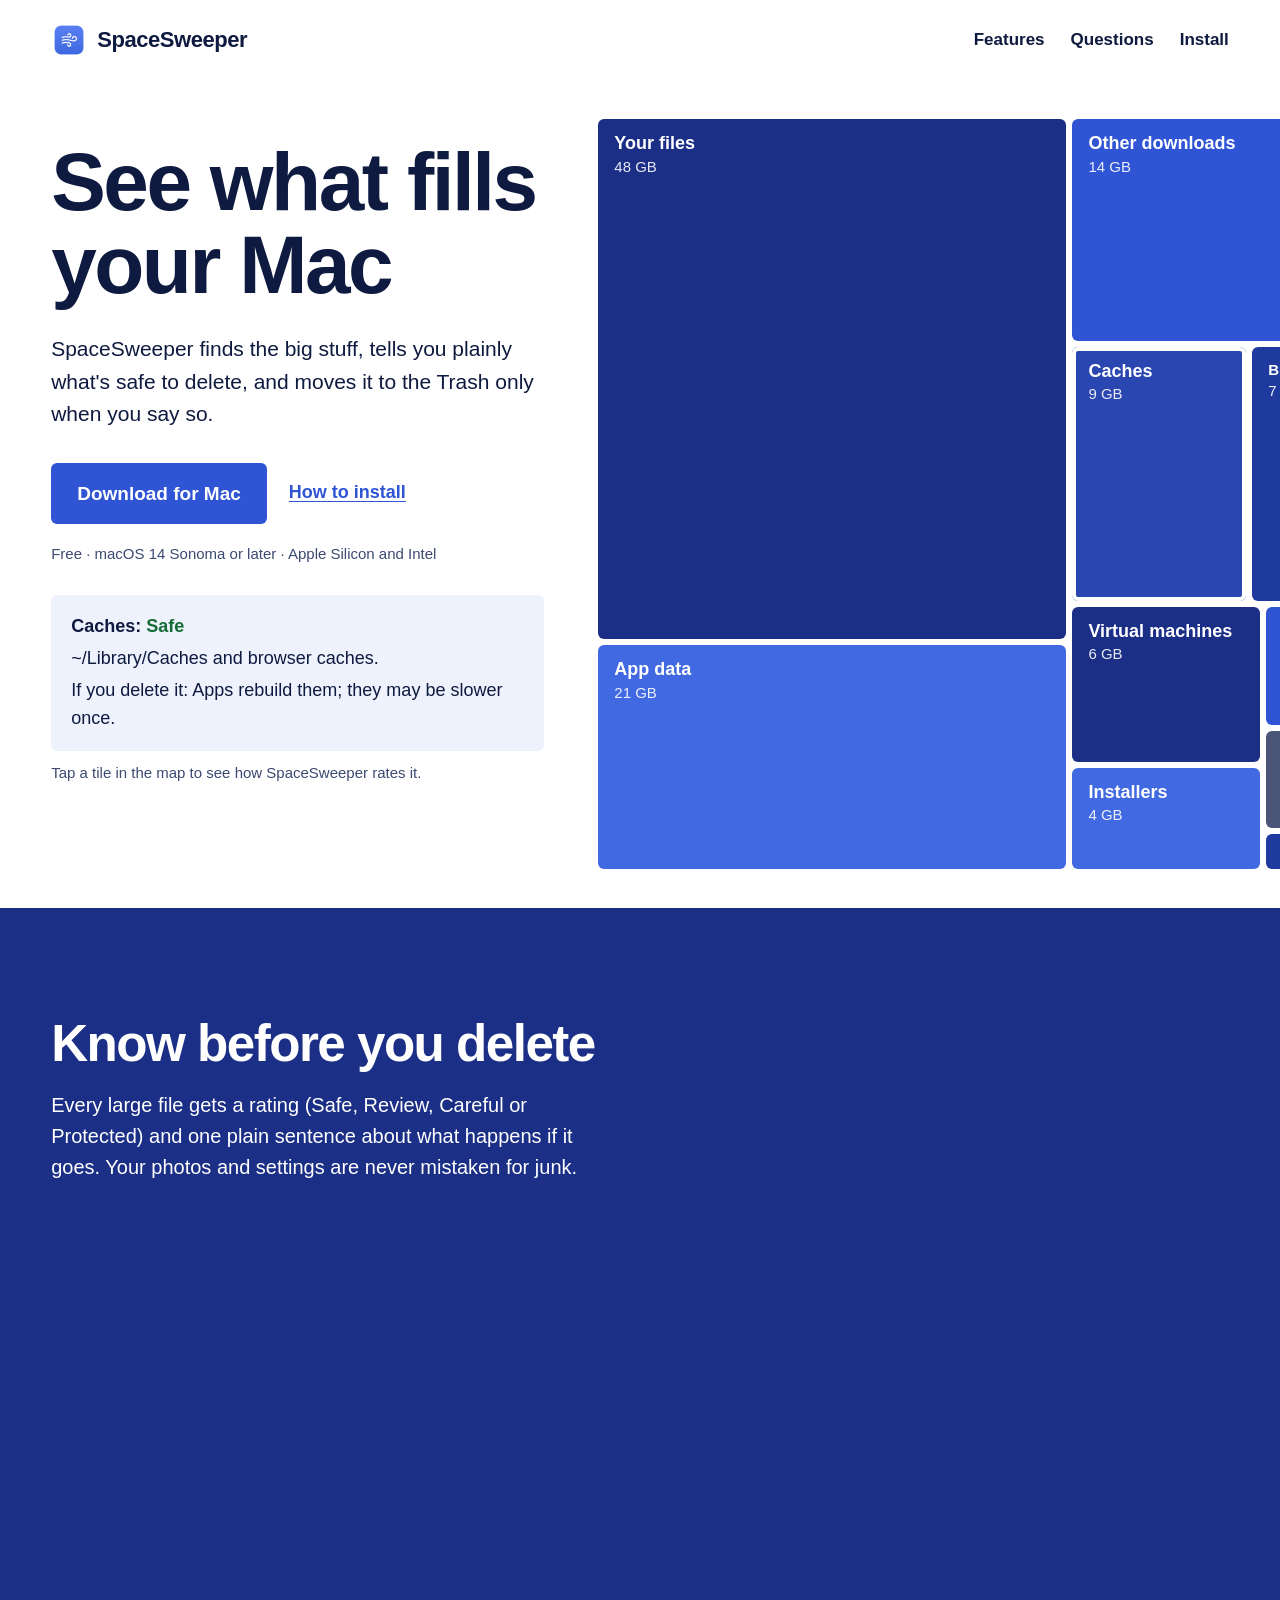
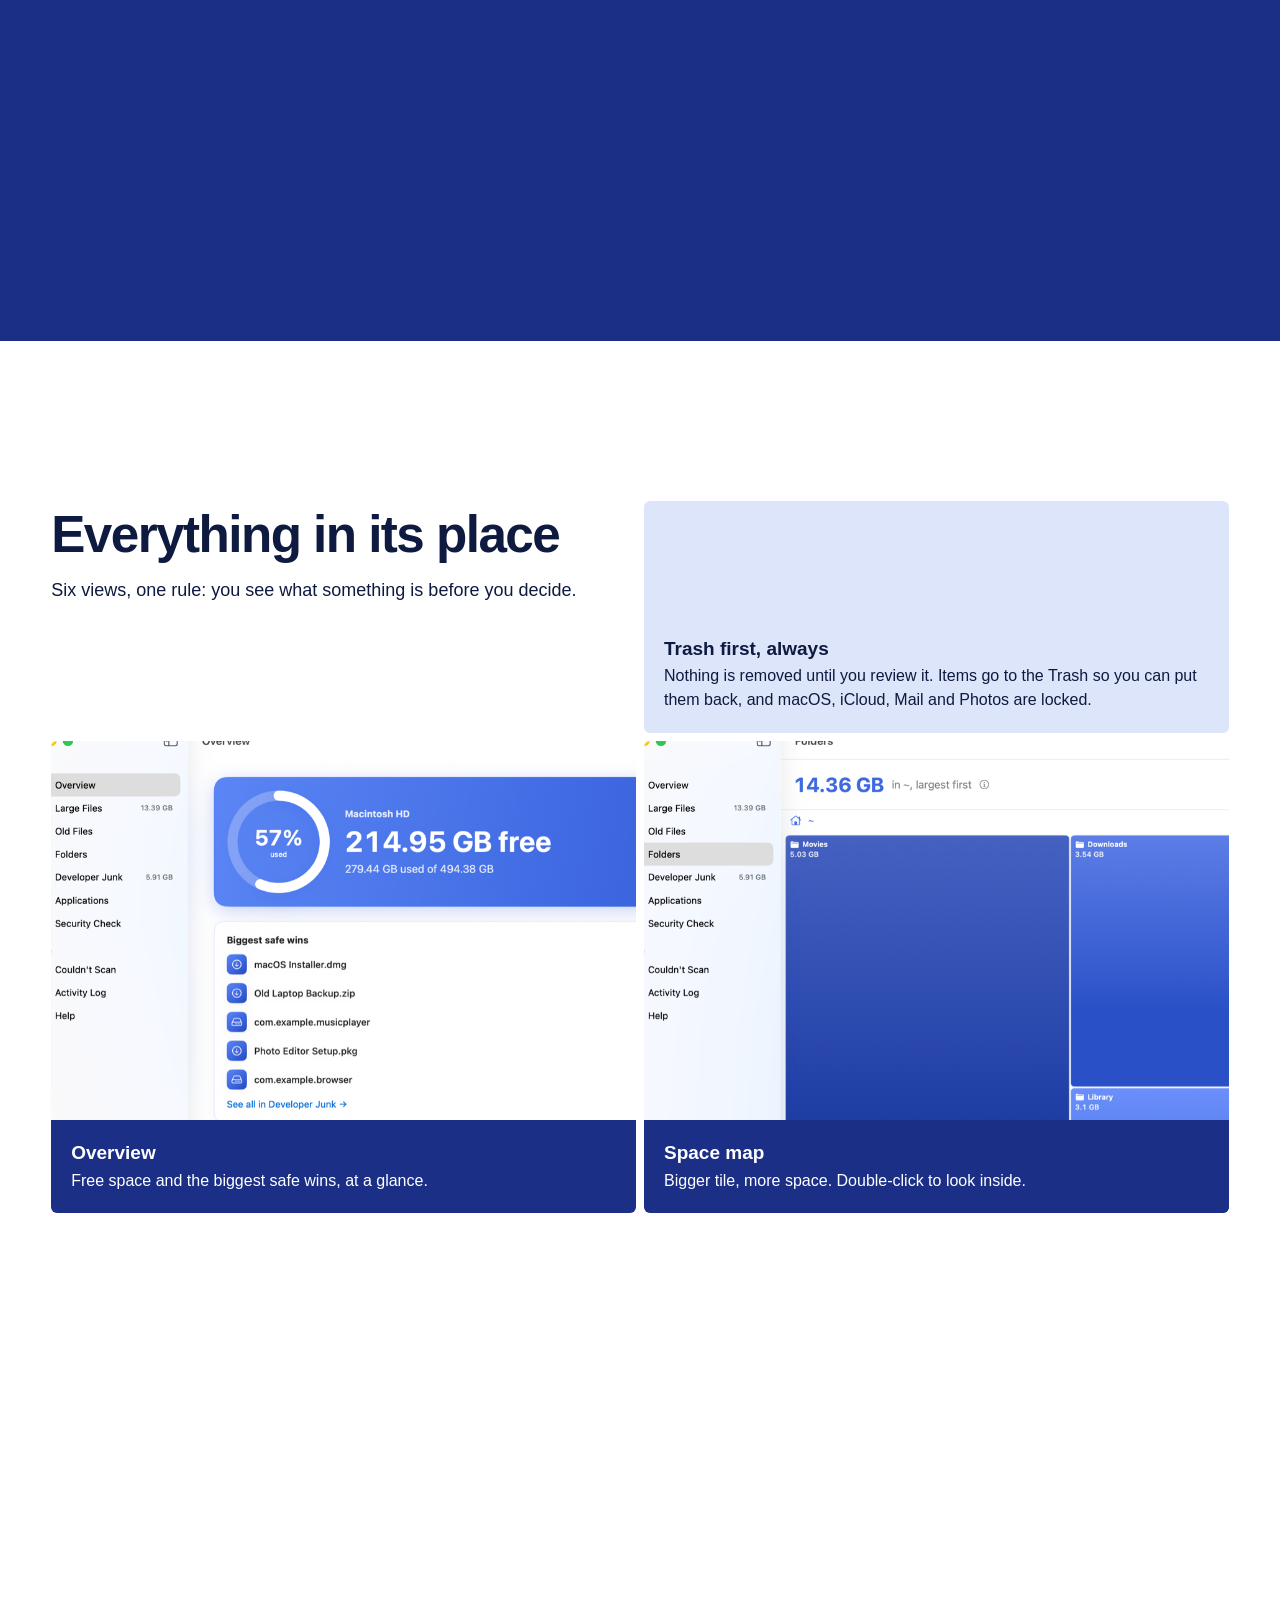
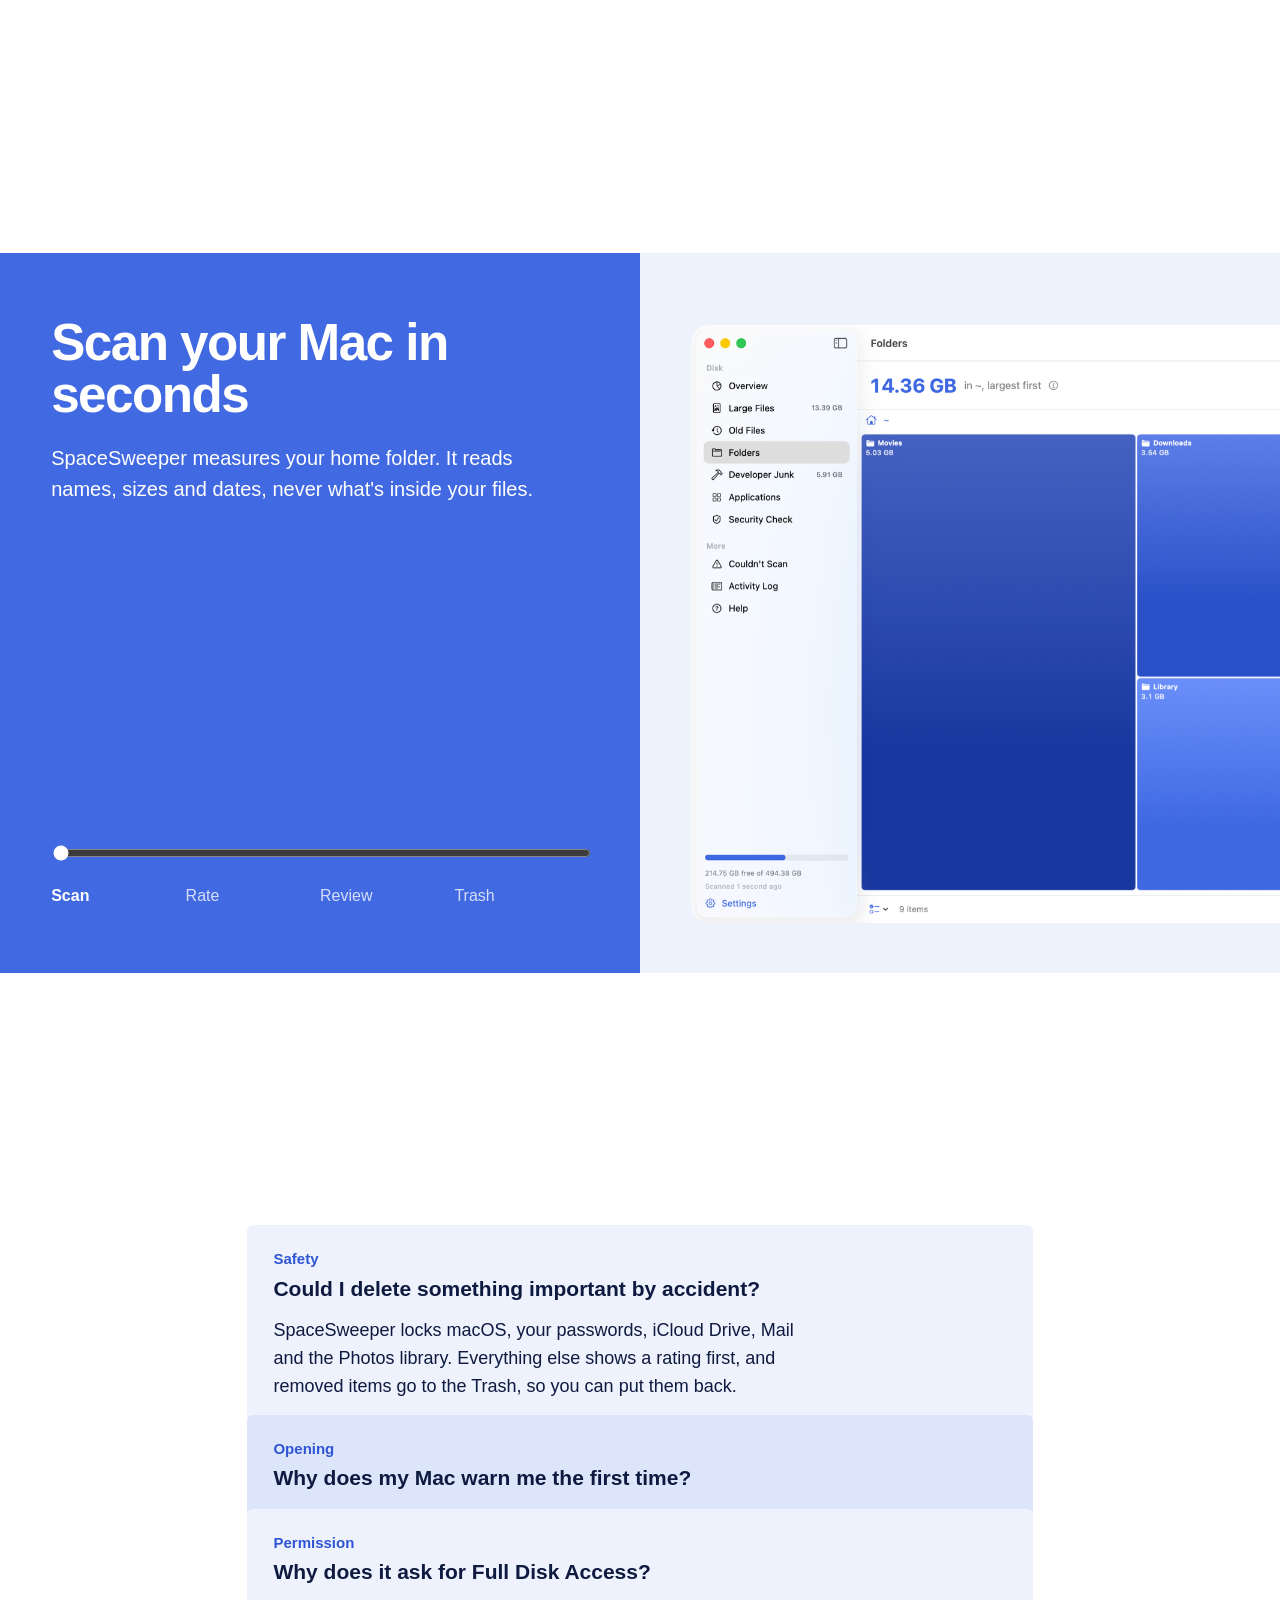
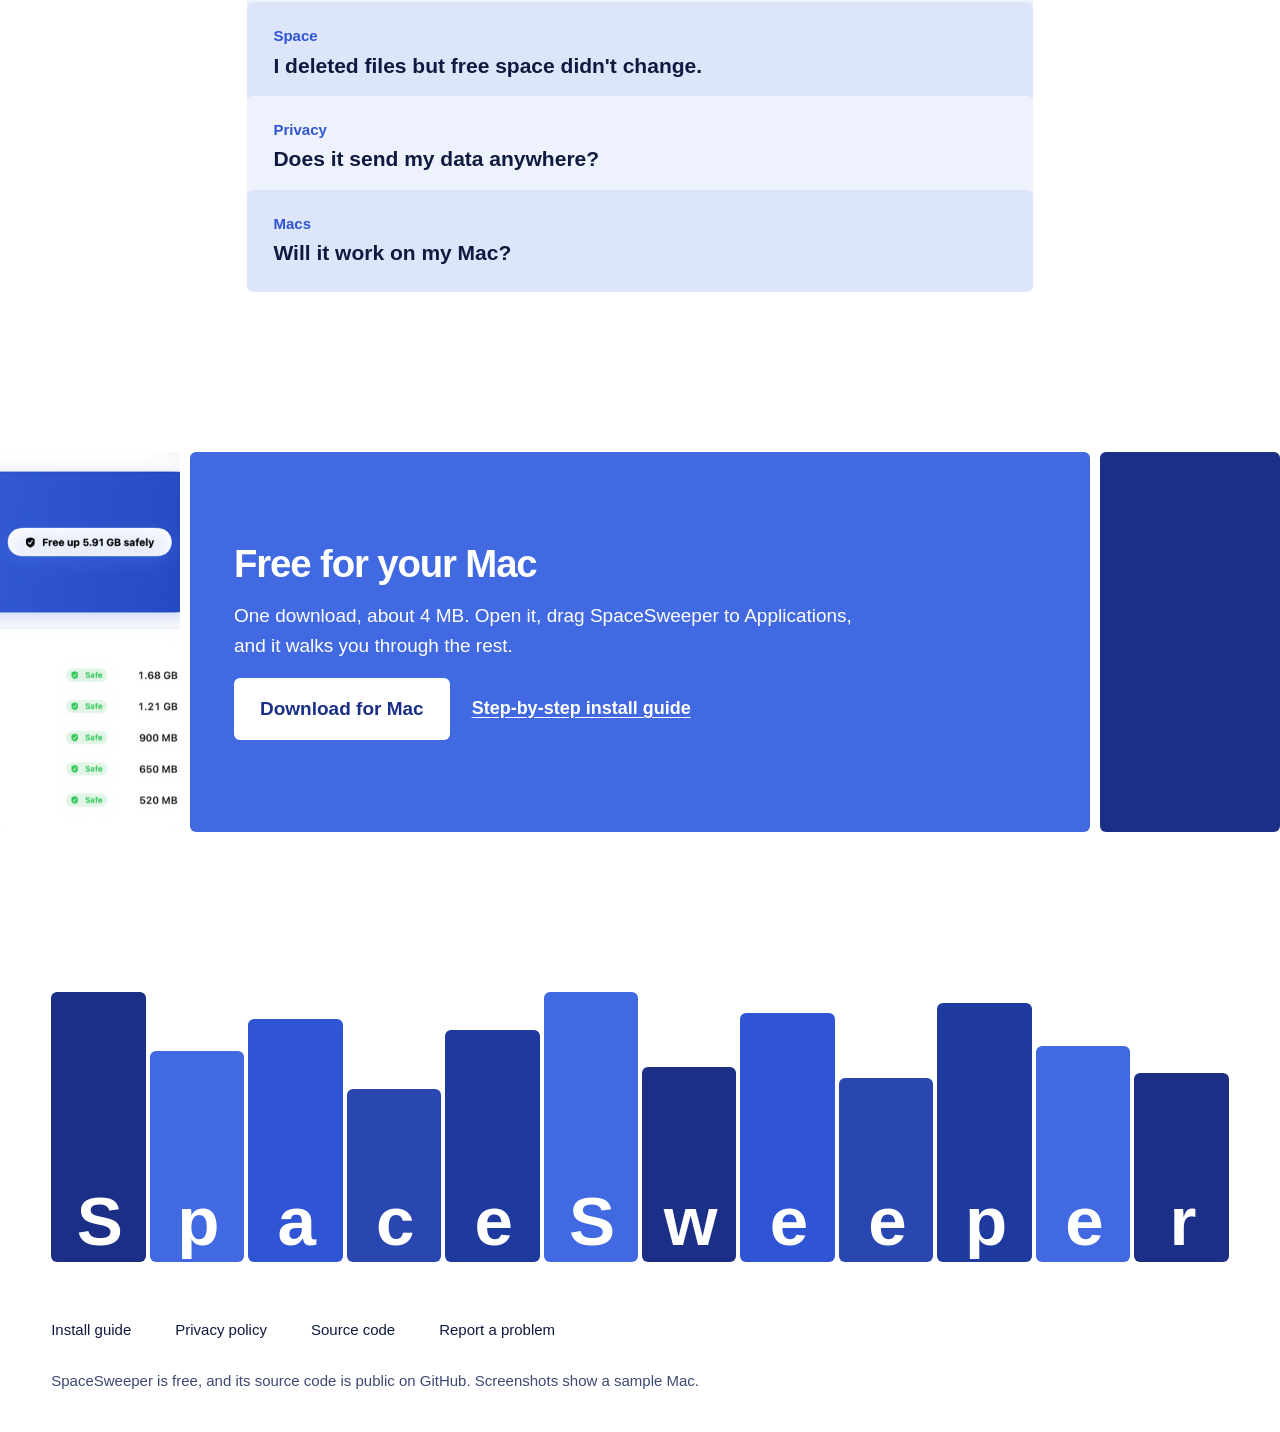
==== website/index.html @ 15249319 "Merge release pipeline and website" ====
<!doctype html>
<html lang="en">
<head>
  <meta charset="utf-8">
  <meta name="viewport" content="width=device-width, initial-scale=1">
  <title>SpaceSweeper: see what fills your Mac</title>
  <meta name="description" content="A free Mac app that shows what fills your disk, says plainly whether each thing is safe to delete, and moves it to the Trash only when you say so.">
  <link rel="icon" href="assets/favicon.png">
  <link rel="stylesheet" href="styles.css">
  <script src="site.js" defer></script>
</head>
<body>
  <a class="skip" href="#main">Skip to content</a>
  <header class="site-header">
    <a class="wordmark" href="./"><img src="assets/icon.png" alt="" width="36" height="36">SpaceSweeper</a>
    <nav aria-label="Main">
      <a href="#features">Features</a>
      <a href="#questions">Questions</a>
      <a class="keep" href="install.html">Install</a>
    </nav>
  </header>

  <main id="main">
    <section class="hero" aria-labelledby="hero-title">
      <div class="hero-copy">
        <h1 id="hero-title" class="reveal">See what fills your&nbsp;Mac</h1>
        <p class="lead reveal">SpaceSweeper finds the big stuff, tells you plainly what's safe to delete, and moves it to the Trash only when you say so.</p>
        <div class="hero-actions reveal">
          <a class="button" href="https://github.com/MatthewFuchs/space-sweeper/releases/latest/download/SpaceSweeper.dmg">Download for Mac</a>
          <a class="text-link" href="install.html">How to install</a>
        </div>
        <p class="hero-meta reveal">Free · macOS 14 Sonoma or later · Apple Silicon and Intel</p>
        <div class="map-readout reveal" data-readout aria-live="polite">
          <p><strong>Caches: </strong><span class="rating" data-level="safe">Safe</span></p>
          <p>~/Library/Caches and browser caches.</p>
          <p>If you delete it: Apps rebuild them; they may be slower once.</p>
        </div>
        <p class="map-hint">Tap a tile in the map to see how SpaceSweeper rates it.</p>
      </div>
      <div class="space-map" data-space-map role="group" aria-label="Sample space map of a Mac">
        <noscript><p>The interactive space map needs JavaScript.</p></noscript>
      </div>
    </section>

    <section class="showcase" aria-labelledby="showcase-title">
      <div class="copy">
        <h2 id="showcase-title" class="reveal">Know before you delete</h2>
        <p class="reveal">Every large file gets a rating (Safe, Review, Careful or Protected) and one plain sentence about what happens if it goes. Your photos and settings are never mistaken for junk.</p>
      </div>
      <figure class="shutter">
        <img src="assets/largeFiles.png" width="1600" height="997" alt="SpaceSweeper's Large Files list: videos rated Review, old installers rated Safe, an app's recording rated Careful, with a button to select the 4.96 GB that is safe to delete.">
      </figure>
    </section>

    <section class="board-section" id="features" aria-labelledby="features-title">
      <div class="board">
        <div class="heading-tile">
          <h2 id="features-title" class="reveal">Everything in its&nbsp;place</h2>
          <p class="reveal" style="margin-top:16px;max-width:30em">Six views, one rule: you see what something is before you decide.</p>
        </div>
        <div class="note wide reveal">
          <strong>Trash first, always</strong>
          <span>Nothing is removed until you review it. Items go to the Trash so you can put them back, and macOS, iCloud, Mail and Photos are locked.</span>
        </div>
        <figure class="shot reveal" style="margin:0">
          <img src="assets/overview.png" width="1600" height="997" alt="The Overview: free space, the biggest safe wins and a Free up button." loading="lazy">
          <figcaption class="caption"><strong>Overview</strong><span>Free space and the biggest safe wins, at a glance.</span></figcaption>
        </figure>
        <figure class="shot reveal" style="margin:0">
          <img src="assets/folders.png" width="1600" height="997" alt="The space map: rectangles sized by how much space each folder takes." loading="lazy">
          <figcaption class="caption"><strong>Space map</strong><span>Bigger tile, more space. Double-click to look inside.</span></figcaption>
        </figure>
        <div class="note tall reveal">
          <strong>Uninstall properly</strong>
          <span>Removes an app and the files it leaves behind: caches, settings, helpers.</span>
        </div>
        <div class="note reveal">
          <strong>Security Check</strong>
          <span>Flags startup items and downloads that look unusual.</span>
        </div>
        <figure class="shot focus-mid reveal" style="margin:0">
          <img src="assets/devJunk.png" width="1600" height="997" alt="Developer Junk: caches and build folders grouped, each with a Safe rating and size." loading="lazy">
          <figcaption class="caption"><strong>Caches and leftovers</strong><span>Things apps rebuild by themselves, grouped and sized.</span></figcaption>
        </figure>
        <div class="note reveal">
          <strong>Private</strong>
          <span>Works offline. Reads names and sizes, never your files' contents.</span>
        </div>
      </div>
    </section>

    <section class="stages" aria-labelledby="stage-title">
      <div class="clause-field">
        <div>
          <h2 id="stage-title" data-stage-clause>Scan your Mac in seconds</h2>
          <p data-stage-detail>SpaceSweeper measures your home folder. It reads names, sizes and dates, never what's inside your files.</p>
        </div>
        <div class="stage-control" data-stages>
          <label for="stage-slider" class="skip">How SpaceSweeper works</label>
          <input id="stage-slider" type="range" min="0" max="3" step="1" value="0" aria-valuetext="Scan">
          <div class="stage-names" aria-hidden="true"><span aria-current="step">Scan</span><span>Rate</span><span>Review</span><span>Trash</span></div>
        </div>
        <ul hidden>
          <li data-stage data-clause="Scan your Mac in seconds" data-image="assets/folders.png" data-alt="The space map after a scan.">SpaceSweeper measures your home folder. It reads names, sizes and dates, never what's inside your files.</li>
          <li data-stage data-clause="Every file gets a rating" data-image="assets/largeFiles.png" data-alt="Large files with Safe, Review and Careful ratings.">Safe means it comes back by itself. Review means it's yours, so check first. Careful means an app needs it.</li>
          <li data-stage data-clause="You choose what goes" data-image="assets/devJunk.png" data-alt="A list of caches with checkboxes and sizes.">Tick what you want gone, or press Select Safe Items. A review screen lists everything before anything moves.</li>
          <li data-stage data-clause="It goes to the Trash" data-image="assets/overview.png" data-alt="The Overview with free space and the Trash.">Changed your mind? Put it back from the Trash. Empty the Trash when you're sure, and the space is yours.</li>
        </ul>
      </div>
      <div class="picture-field">
        <img data-stage-picture src="assets/folders.png" width="1600" height="997" alt="The space map after a scan." loading="lazy">
      </div>
    </section>

    <section class="faq" id="questions" aria-labelledby="faq-title">
      <h2 id="faq-title" class="reveal">Questions</h2>
      <div class="cards">
        <details open class="reveal">
          <summary><span class="topic">Safety</span>Could I delete something important by accident?</summary>
          <p>SpaceSweeper locks macOS, your passwords, iCloud Drive, Mail and the Photos library. Everything else shows a rating first, and removed items go to the Trash, so you can put them back.</p>
        </details>
        <details class="reveal">
          <summary><span class="topic">Opening</span>Why does my Mac warn me the first time?</summary>
          <p>SpaceSweeper is free and isn't part of Apple's paid developer program, so macOS asks you to confirm once. The <a href="install.html">install guide</a> shows exactly where to click. Updates don't ask again.</p>
        </details>
        <details class="reveal">
          <summary><span class="topic">Permission</span>Why does it ask for Full Disk Access?</summary>
          <p>macOS hides some folders (Mail, other apps' data, the Trash) until you allow it. With access, totals are complete. Without it, SpaceSweeper still works and lists what it couldn't see.</p>
        </details>
        <details class="reveal">
          <summary><span class="topic">Space</span>I deleted files but free space didn't change.</summary>
          <p>Files in the Trash still use space until you empty it. macOS also keeps some space "purgeable" and frees it on its own when needed; SpaceSweeper's Overview explains how much.</p>
        </details>
        <details class="reveal">
          <summary><span class="topic">Privacy</span>Does it send my data anywhere?</summary>
          <p>No. There are no accounts, ads or tracking, and it works offline. The only connection is an optional check for updates. Read the <a href="privacy.html">privacy policy</a>.</p>
        </details>
        <details class="reveal">
          <summary><span class="topic">Macs</span>Will it work on my Mac?</summary>
          <p>Any Mac running macOS 14 Sonoma or later, with an Apple chip or an Intel processor. To check: Apple menu › About This Mac.</p>
        </details>
      </div>
    </section>

    <section class="cta-row" aria-labelledby="cta-title">
      <div class="flank-pic"><img src="assets/overview.png" width="1600" height="997" alt="" loading="lazy"></div>
      <div class="action-tile">
        <h2 id="cta-title" style="font-size:clamp(32px,3vw,48px)">Free for your Mac</h2>
        <p>One download, about 4 MB. Open it, drag SpaceSweeper to Applications, and it walks you through the rest.</p>
        <div class="actions">
          <a class="button on-dark" href="https://github.com/MatthewFuchs/space-sweeper/releases/latest/download/SpaceSweeper.dmg">Download for Mac</a>
          <a class="text-link" href="install.html">Step-by-step install guide</a>
        </div>
      </div>
      <div class="flank-field"></div>
    </section>
  </main>

  <footer class="site-footer">
    <div class="block-mark" aria-label="SpaceSweeper">
      <span aria-hidden="true" style="background:var(--tile-1);height:100%">S</span>
      <span aria-hidden="true" style="background:var(--tile-3);height:78%">p</span>
      <span aria-hidden="true" style="background:var(--tile-2);height:90%">a</span>
      <span aria-hidden="true" style="background:var(--tile-4);height:64%">c</span>
      <span aria-hidden="true" style="background:var(--tile-5);height:86%">e</span>
      <span aria-hidden="true" style="background:var(--tile-3);height:100%">S</span>
      <span aria-hidden="true" style="background:var(--tile-1);height:72%">w</span>
      <span aria-hidden="true" style="background:var(--tile-2);height:92%">e</span>
      <span aria-hidden="true" style="background:var(--tile-4);height:68%">e</span>
      <span aria-hidden="true" style="background:var(--tile-5);height:96%">p</span>
      <span aria-hidden="true" style="background:var(--tile-3);height:80%">e</span>
      <span aria-hidden="true" style="background:var(--tile-1);height:70%">r</span>
    </div>
    <nav class="footer-links" aria-label="Footer">
      <a href="install.html">Install guide</a>
      <a href="privacy.html">Privacy policy</a>
      <a href="https://github.com/MatthewFuchs/space-sweeper">Source code</a>
      <a href="https://github.com/MatthewFuchs/space-sweeper/issues">Report a problem</a>
    </nav>
    <p class="fineprint">SpaceSweeper is free, and its source code is public on GitHub. Screenshots show a sample Mac.</p>
  </footer>
</body>
</html>
---- website/styles.css ----
/* SpaceSweeper website: royal blue and white, one motif (the space-map tile), system fonts, no external requests. */

:root {
  --ground: #ffffff;
  --ink: #0e1a3f;
  --soft-ink: #3c4a72;
  --tone: #eef2fc;
  --tone-2: #dde5fa;
  --accent: #4169e1;          /* royal blue: the motif at large scale */
  --action: #2f55d4;          /* buttons and links: AA contrast with white */
  --deep: #1b2f86;            /* full fields with white text */
  --on-dark: #ffffff;
  --safe: #146c34;
  --review: #2f55d4;
  --careful: #9a4a06;
  --protected: #4a5578;
  --tile-1: #1b2f86;
  --tile-2: #2f55d4;
  --tile-3: #4169e1;
  --tile-4: #2a46b0;
  --tile-5: #1f3a9e;
  --radius: 6px;
  --margin: clamp(16px, 4vw, 56px);
  --step-display: clamp(52px, 6.4vw, 104px);
  --step-heading: clamp(34px, 4vw, 64px);
  --step-title: 22px;
  --step-body: 18px;
  --step-small: 15px;
  --ease: cubic-bezier(.2, .7, .2, 1);
  color-scheme: light dark;
}

@media (prefers-color-scheme: dark) {
  :root {
    --ground: #0a0f22;
    --ink: #eef2ff;
    --soft-ink: #b9c4e6;
    --tone: #131b37;
    --tone-2: #1b2550;
    --action: #3f66e8;
    --deep: #15245f;
    --safe: #5fd38a;
    --review: #8fa8ff;
    --careful: #f2a65a;
    --protected: #a7b1cf;
  }
}

* { box-sizing: border-box; }
html { -webkit-text-size-adjust: 100%; scroll-behavior: smooth; }
body {
  margin: 0;
  background: var(--ground);
  color: var(--ink);
  font: 400 var(--step-body)/1.55 -apple-system, BlinkMacSystemFont, "SF Pro Text", "Helvetica Neue", Helvetica, Arial, sans-serif;
  -webkit-font-smoothing: antialiased;
}
img { max-width: 100%; display: block; }
a { color: var(--action); text-underline-offset: 3px; }
a:focus-visible, button:focus-visible, summary:focus-visible, input:focus-visible {
  outline: 3px solid var(--accent);
  outline-offset: 3px;
}
h1, h2, h3 { margin: 0; font-weight: 700; letter-spacing: -0.03em; line-height: 1.02; }
h1 { font-size: var(--step-display); }
h2 { font-size: var(--step-heading); }
h3 { font-size: var(--step-title); letter-spacing: -0.01em; line-height: 1.25; }
p { margin: 0; }
.skip { position: absolute; left: -9999px; }
.skip:focus { left: var(--margin); top: 12px; background: var(--ground); padding: 8px 12px; z-index: 10; }

/* Buttons: the motif's rectangle, flat. */
.button {
  display: inline-flex; align-items: center; gap: 10px;
  background: var(--action); color: #fff;
  font-weight: 650; font-size: 19px; text-decoration: none;
  padding: 16px 26px; border-radius: var(--radius); border: 0; cursor: pointer;
  transition: transform .18s var(--ease), background-color .18s var(--ease);
}
.button:hover { background: var(--deep); }
.button:active { transform: scale(.97); }
.button.on-dark { background: #fff; color: var(--deep); }
.button.on-dark:hover { background: var(--tone-2); }
.text-link { font-weight: 600; transition: opacity .18s; }
.text-link:hover { opacity: .75; }

/* Header */
.site-header {
  display: flex; align-items: center; justify-content: space-between;
  padding: 22px var(--margin); position: relative; z-index: 3;
}
.wordmark { display: inline-flex; align-items: center; gap: 10px; font-weight: 750; font-size: 22px; letter-spacing: -0.02em; color: var(--ink); text-decoration: none; }
.wordmark img { width: 36px; height: 36px; }
.site-header nav { display: flex; gap: 26px; }
.site-header nav a { color: var(--ink); text-decoration: none; font-weight: 550; font-size: 17px; }
.site-header nav a:hover { color: var(--action); }

/* Hero: headline on the ground, a giant space map cropped by the right edge. */
.hero {
  position: relative; min-height: min(92svh, 900px); overflow: hidden;
  display: grid; grid-template-columns: minmax(0, 1fr) minmax(0, 1.15fr); align-items: center;
}
.hero-copy { padding: 0 var(--margin) 64px; max-width: 640px; position: relative; z-index: 2; }
.hero-copy p.lead { font-size: 21px; margin: 26px 0 32px; max-width: 30em; }
.hero-meta { margin-top: 18px; font-size: var(--step-small); color: var(--soft-ink); }
.hero-actions { display: flex; flex-wrap: wrap; align-items: center; gap: 22px; }

.space-map {
  position: relative; height: min(84svh, 820px); width: 62vw;
  margin-right: -14vw; align-self: center;
}
.space-map .tile {
  position: absolute; border: 0; border-radius: var(--radius); cursor: pointer;
  color: #fff; text-align: left; padding: 14px 16px; font: inherit;
  display: flex; flex-direction: column; justify-content: flex-start; overflow: hidden;
  transition: transform .2s var(--ease), filter .2s var(--ease);
}
.space-map .tile:hover { filter: brightness(1.12); }
.space-map .tile:active { transform: scale(.985); }
.space-map .tile[aria-pressed="true"] { outline: 4px solid #fff; outline-offset: -4px; }
.tile .name { font-weight: 700; font-size: 18px; line-height: 1.2; }
.tile .size { font-size: 15px; opacity: .9; }
.tile.small .name { font-size: 15px; }
.tile.tiny .name, .tile.tiny .size { display: none; }

.map-readout {
  margin-top: 30px; padding: 18px 20px; background: var(--tone); border-radius: var(--radius);
  max-width: 34em; min-height: 112px;
}
.map-readout .rating { font-weight: 700; }
.map-readout .rating[data-level="safe"] { color: var(--safe); }
.map-readout .rating[data-level="review"] { color: var(--review); }
.map-readout .rating[data-level="careful"] { color: var(--careful); }
.map-readout .rating[data-level="protected"] { color: var(--protected); }
.map-readout p + p { margin-top: 4px; }
.map-hint { font-size: var(--step-small); color: var(--soft-ink); margin-top: 10px; }

/* Showcase: a deep blue field with the real app, cropped by the edges. */
.showcase {
  background: var(--deep); color: var(--on-dark); position: relative; overflow: hidden;
  min-height: 92svh; padding: 110px var(--margin) 0;
}
.showcase .copy { max-width: 560px; position: relative; z-index: 1; }
.showcase .copy p { margin-top: 20px; font-size: 20px; }
.showcase figure {
  margin: 56px 0 0 auto; width: min(1180px, 88vw); margin-right: calc(-1 * var(--margin) - 6vw);
  border-radius: var(--radius) 0 0 0; overflow: hidden;
}
.showcase img { width: 100%; height: auto; }

/* Features: a board of tiles. */
.board-section { padding: 160px var(--margin) 0; }
.board {
  display: grid; grid-template-columns: repeat(12, 1fr); grid-auto-rows: 112px; gap: 8px;
}
.board > * { border-radius: var(--radius); overflow: hidden; position: relative; background: var(--tone); }
.board .heading-tile { grid-column: span 6; grid-row: span 2; background: transparent; padding: 8px 0; }
.board .shot { grid-column: span 6; grid-row: span 4; }
.board .shot img { position: absolute; width: 170%; height: auto; max-width: none; left: -6%; top: -4%; }
.board .shot.focus-right img { left: -62%; }
.board .shot.focus-mid img { left: -30%; top: -14%; }
.board .note { grid-column: span 3; grid-row: span 2; padding: 20px; display: flex; flex-direction: column; justify-content: flex-end; }
.board .note.tall { grid-row: span 4; background: var(--accent); color: #fff; }
.board .note.wide { grid-column: span 6; background: var(--tone-2); }
.board .caption {
  position: absolute; left: 0; right: 0; bottom: 0; padding: 18px 20px;
  background: var(--deep); color: #fff;
}
.board .caption strong, .board .note strong { display: block; font-size: 19px; }
.board .caption span, .board .note span { font-size: 16px; }

/* How it works: a split driven by one slider. */
.stages { margin-top: 160px; display: grid; grid-template-columns: 1fr 1fr; min-height: 80svh; }
.stages .clause-field { background: var(--accent); color: #fff; padding: 64px var(--margin); display: flex; flex-direction: column; justify-content: space-between; }
.stages .clause-field h2 { max-width: 12em; min-height: 2.1em; }
.stages .clause-field p { font-size: 20px; max-width: 26em; margin-top: 18px; }
.stages .picture-field { background: var(--tone); position: relative; overflow: hidden; }
.stages .picture-field img {
  position: absolute; width: 150%; height: auto; max-width: none; left: 8%; top: 10%;
  border-radius: var(--radius); transition: opacity .2s var(--ease);
}
.stage-control { margin-top: 40px; }
.stage-control input[type="range"] { width: 100%; accent-color: #fff; height: 32px; cursor: pointer; }
.stage-names { display: grid; grid-template-columns: repeat(4, 1fr); font-size: 16px; margin-top: 6px; color: rgba(255, 255, 255, .78); }
.stage-names span[aria-current="step"] { color: #fff; font-weight: 700; }

/* FAQ: filed cards. */
.faq { padding: 160px var(--margin) 0; display: grid; grid-template-columns: repeat(12, 1fr); }
.faq h2 { grid-column: 3 / span 8; margin-bottom: 40px; }
.cards { grid-column: 3 / span 8; }
.cards details { background: var(--tone); border-radius: var(--radius); padding: 22px 26px; margin-top: -8px; position: relative; }
.cards details:nth-child(even) { background: var(--tone-2); }
.cards details:first-child { margin-top: 0; }
.cards summary { cursor: pointer; font-size: 21px; font-weight: 650; list-style: none; }
.cards summary::-webkit-details-marker { display: none; }
.cards summary .topic { display: block; font-size: var(--step-small); font-weight: 600; color: var(--action); margin-bottom: 2px; }
.cards details p { margin-top: 12px; max-width: 52ch; }

/* Call to action: a row cropped from the board. */
.cta-row { display: grid; grid-template-columns: 1fr 5fr 1fr; gap: 10px; margin: 160px 0 0; height: 380px; }
.cta-row > * { border-radius: var(--radius); overflow: hidden; }
.cta-row .flank-pic { background: var(--tone-2); }
.cta-row .flank-pic img { width: 600%; height: auto; max-width: none; margin-left: -470%; margin-top: -40px; }
.cta-row .flank-field { background: var(--tile-1); }
.cta-row .action-tile { background: var(--accent); color: #fff; padding: 44px; display: flex; flex-direction: column; justify-content: center; gap: 18px; }
.cta-row .action-tile p { font-size: 19px; max-width: 34em; }
.cta-row .action-tile .actions { display: flex; flex-wrap: wrap; gap: 22px; align-items: center; }
.cta-row .action-tile .text-link { color: #fff; }

/* Footer: the name built from space-map blocks. */
.site-footer { padding: 160px var(--margin) 40px; }
.block-mark { display: flex; gap: 4px; align-items: flex-end; height: 30svh; min-height: 200px; }
.block-mark span {
  flex: 1; display: flex; align-items: flex-end; justify-content: center;
  color: #fff; font-weight: 800; font-size: clamp(28px, 5.4vw, 92px); letter-spacing: -0.04em;
  border-radius: var(--radius); padding-bottom: 6px; line-height: 1;
}
.footer-links { display: grid; grid-template-columns: repeat(4, max-content); gap: 12px 44px; margin-top: 56px; font-size: var(--step-small); }
.footer-links a { color: var(--ink); text-decoration: none; }
.footer-links a:hover { color: var(--action); }
.fineprint { margin-top: 28px; font-size: var(--step-small); color: var(--soft-ink); }

/* Install guide */
.guide-hero { padding: 72px var(--margin) 0; max-width: 980px; }
.guide-hero p { font-size: 21px; margin-top: 22px; max-width: 34em; }
.steps { list-style: none; padding: 0; margin: 96px 0 0; counter-reset: step; }
.steps > li {
  counter-increment: step; display: grid; grid-template-columns: minmax(0, 5fr) minmax(0, 7fr); gap: 48px;
  padding: 72px var(--margin); align-items: start;
}
.steps > li:nth-child(odd) { background: var(--tone); }
.steps > li .badge {
  display: inline-flex; width: 64px; height: 64px; border-radius: var(--radius); background: var(--accent); color: #fff;
  align-items: center; justify-content: center; font-weight: 800; font-size: 30px; margin-bottom: 22px;
}
.steps > li .badge::before { content: counter(step); }
.steps h2 { font-size: clamp(30px, 3.2vw, 48px); }
.steps p, .steps ul, .steps ol { margin-top: 16px; }
.steps ol, .steps ul { padding-left: 1.25em; }
.steps ol li + li, .steps ul li + li { margin-top: 8px; }
.steps figure { margin: 0; border-radius: var(--radius); overflow: hidden; background: var(--tone-2); }
.steps figure img { width: 100%; height: auto; }
.steps .panel { background: var(--deep); color: #fff; border-radius: var(--radius); padding: 28px; }
.steps .panel strong { display: block; font-size: 20px; margin-bottom: 8px; }
.after { padding: 140px var(--margin) 0; display: grid; grid-template-columns: repeat(3, minmax(0, 1fr)); gap: 40px; }
.after h2 { font-size: clamp(28px, 2.6vw, 40px); margin-bottom: 14px; }

/* Privacy page */
.policy { padding: 72px var(--margin) 0; max-width: 820px; }
.policy h2 { font-size: clamp(26px, 2.4vw, 36px); margin-top: 48px; margin-bottom: 12px; }
.policy p { max-width: 62ch; }
.policy .effective { color: var(--soft-ink); margin-top: 16px; }

/* Entrances: parts rise in sequence; content stays visible without script. */
.js .reveal { opacity: 0; transform: translateY(24px); transition: opacity .7s var(--ease), transform .7s var(--ease); }
.js .reveal.in { opacity: 1; transform: none; }
.js .shutter { clip-path: inset(0 0 0 100%); transition: clip-path 1.1s var(--ease); }
.js .shutter img { transform: scale(1.12); transition: transform 1.1s var(--ease); }
.js .shutter.in { clip-path: inset(0 0 0 0); }
.js .shutter.in img { transform: none; }
@media (prefers-reduced-motion: reduce) {
  html { scroll-behavior: auto; }
  .js .reveal, .js .shutter, .js .shutter img { opacity: 1; transform: none; clip-path: none; transition: none; }
  .button, .space-map .tile { transition: none; }
}

/* Phone */
@media (max-width: 820px) {
  .site-header nav a:not(.keep) { display: none; }
  .hero { grid-template-columns: minmax(0, 1fr); min-height: auto; }
  .hero-copy { padding: 28px var(--margin) 0; }
  .hero-copy h1 { font-size: 11.5vw; }
  .space-map { width: 130vw; height: 92vw; margin: 40px 0 0 -6vw; }
  .tile .size { display: none; }
  .showcase { padding-top: 72px; min-height: auto; }
  .showcase figure { width: 150vw; margin-top: 36px; }
  .board { grid-template-columns: repeat(2, 1fr); grid-auto-rows: 28vw; gap: 6px; }
  .board .heading-tile, .board .shot, .board .note.wide { grid-column: span 2; }
  .board .shot { grid-row: span 3; }
  .board .note { grid-column: span 1; grid-row: span 2; padding: 14px; }
  .board .note.tall { grid-row: span 2; }
  .stages { grid-template-columns: 1fr; }
  .stages .picture-field { height: 46svh; order: -1; }
  .stages .clause-field { padding: 36px var(--margin); }
  .faq h2, .cards { grid-column: 1 / -1; }
  .cta-row { grid-template-columns: 1fr 1fr; height: auto; }
  .cta-row .action-tile { grid-column: 1 / -1; order: -1; padding: 28px; }
  .cta-row .flank-pic, .cta-row .flank-field { height: 120px; }
  .footer-links { grid-template-columns: repeat(2, max-content); }
  .block-mark { height: 22svh; min-height: 140px; }
  .steps > li { grid-template-columns: 1fr; gap: 28px; padding: 48px var(--margin); }
  .after { grid-template-columns: 1fr; }
}
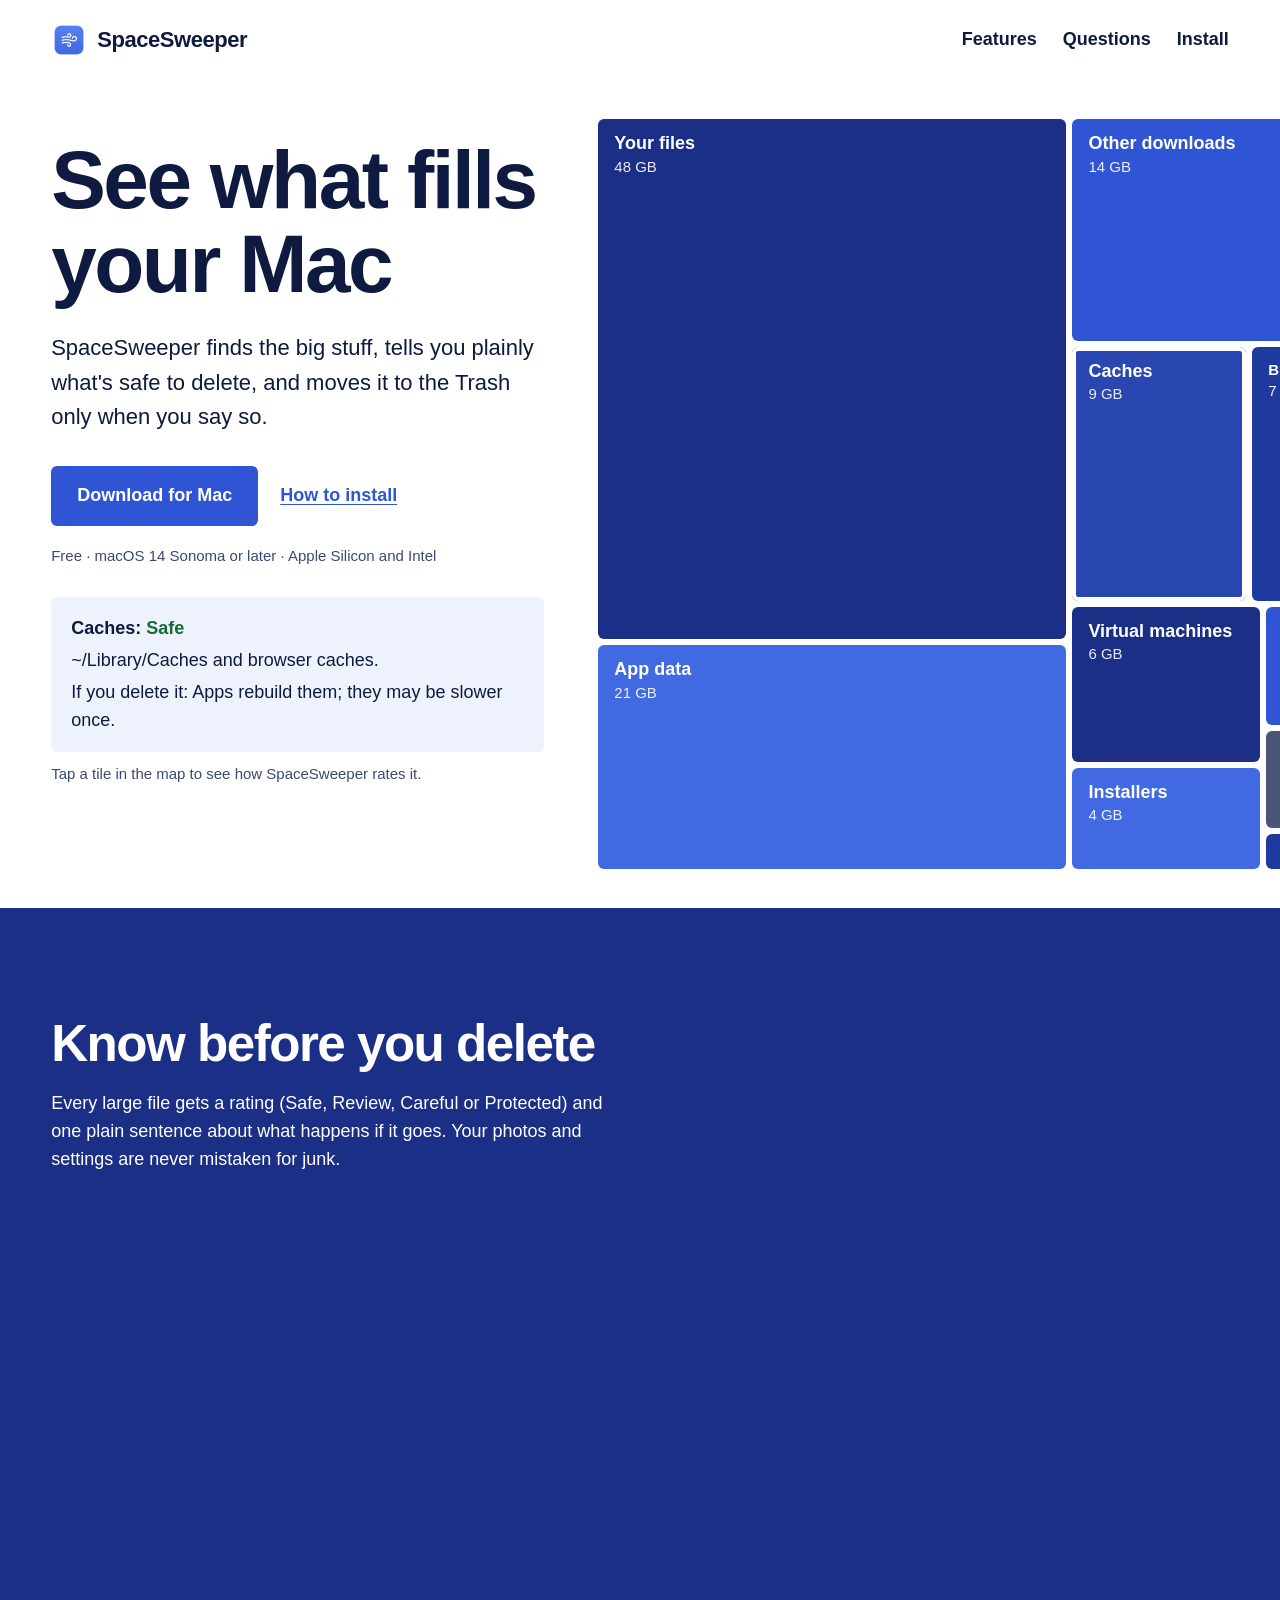
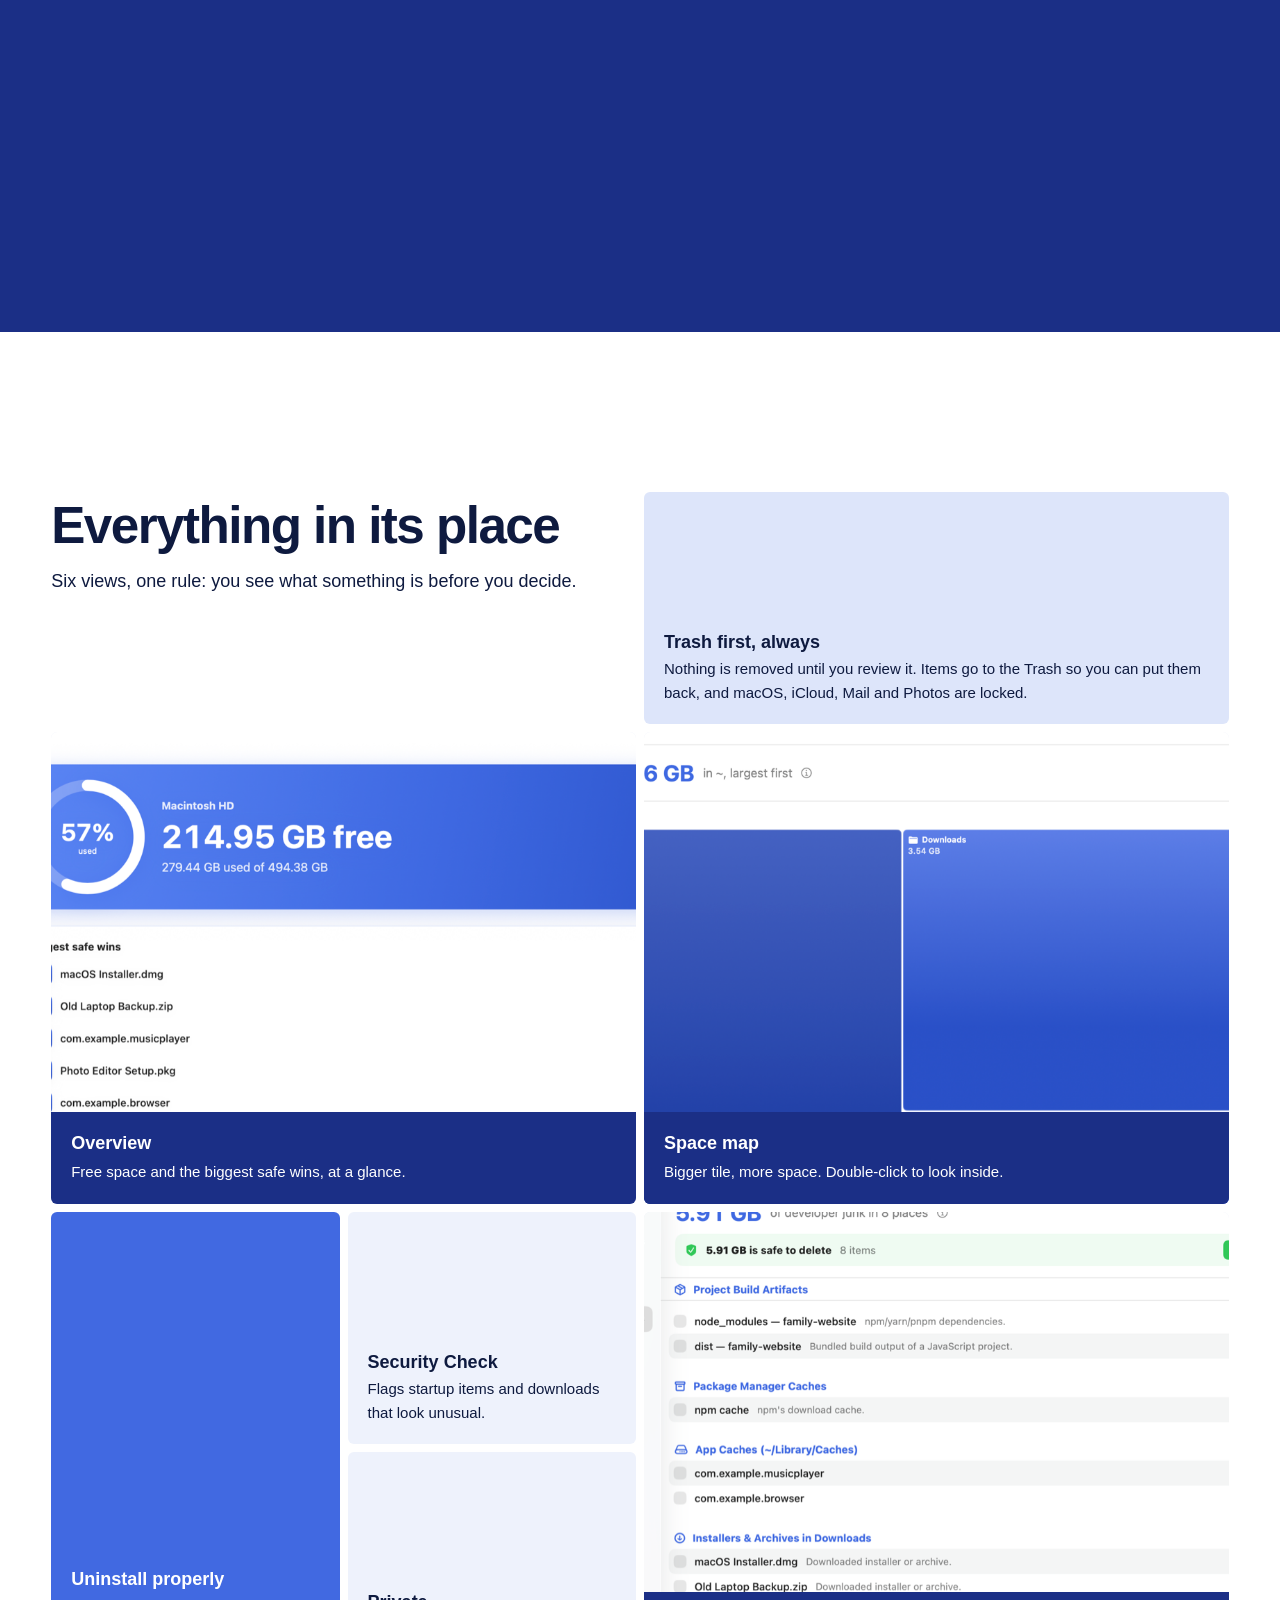
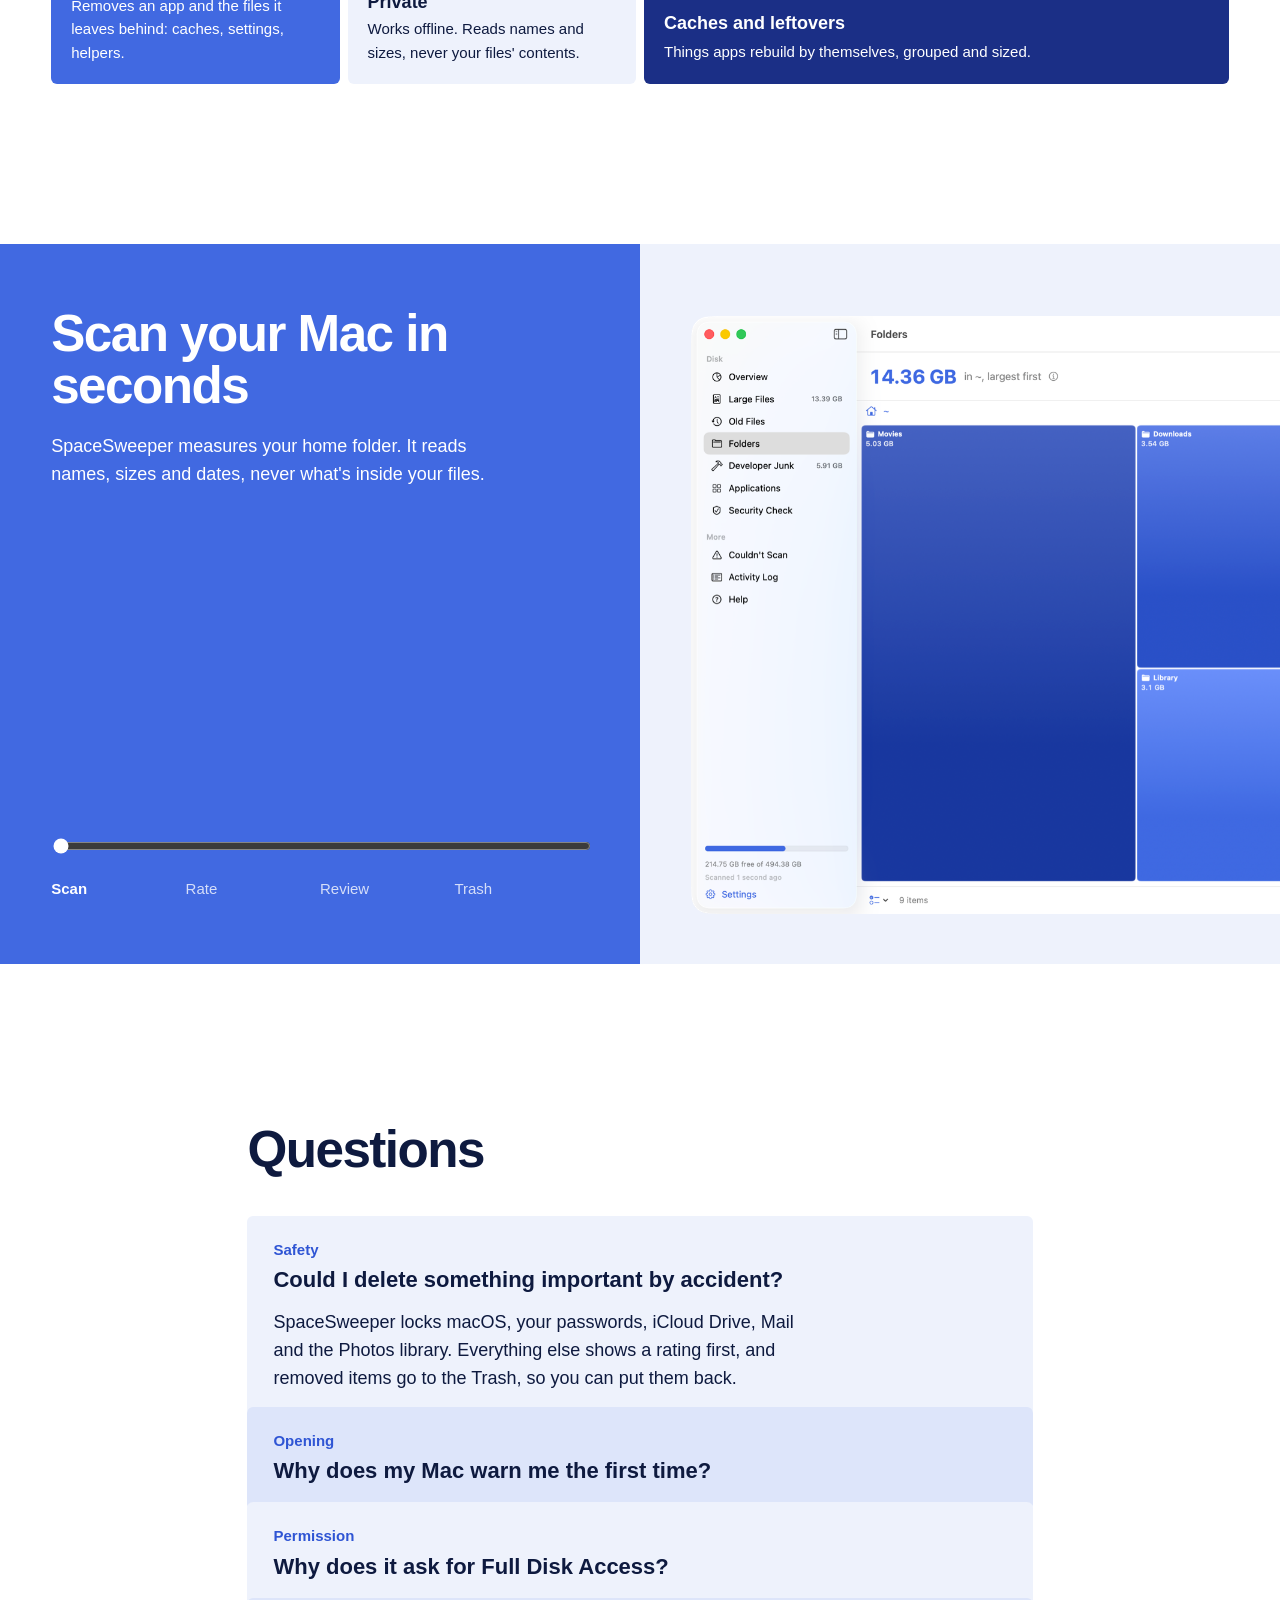
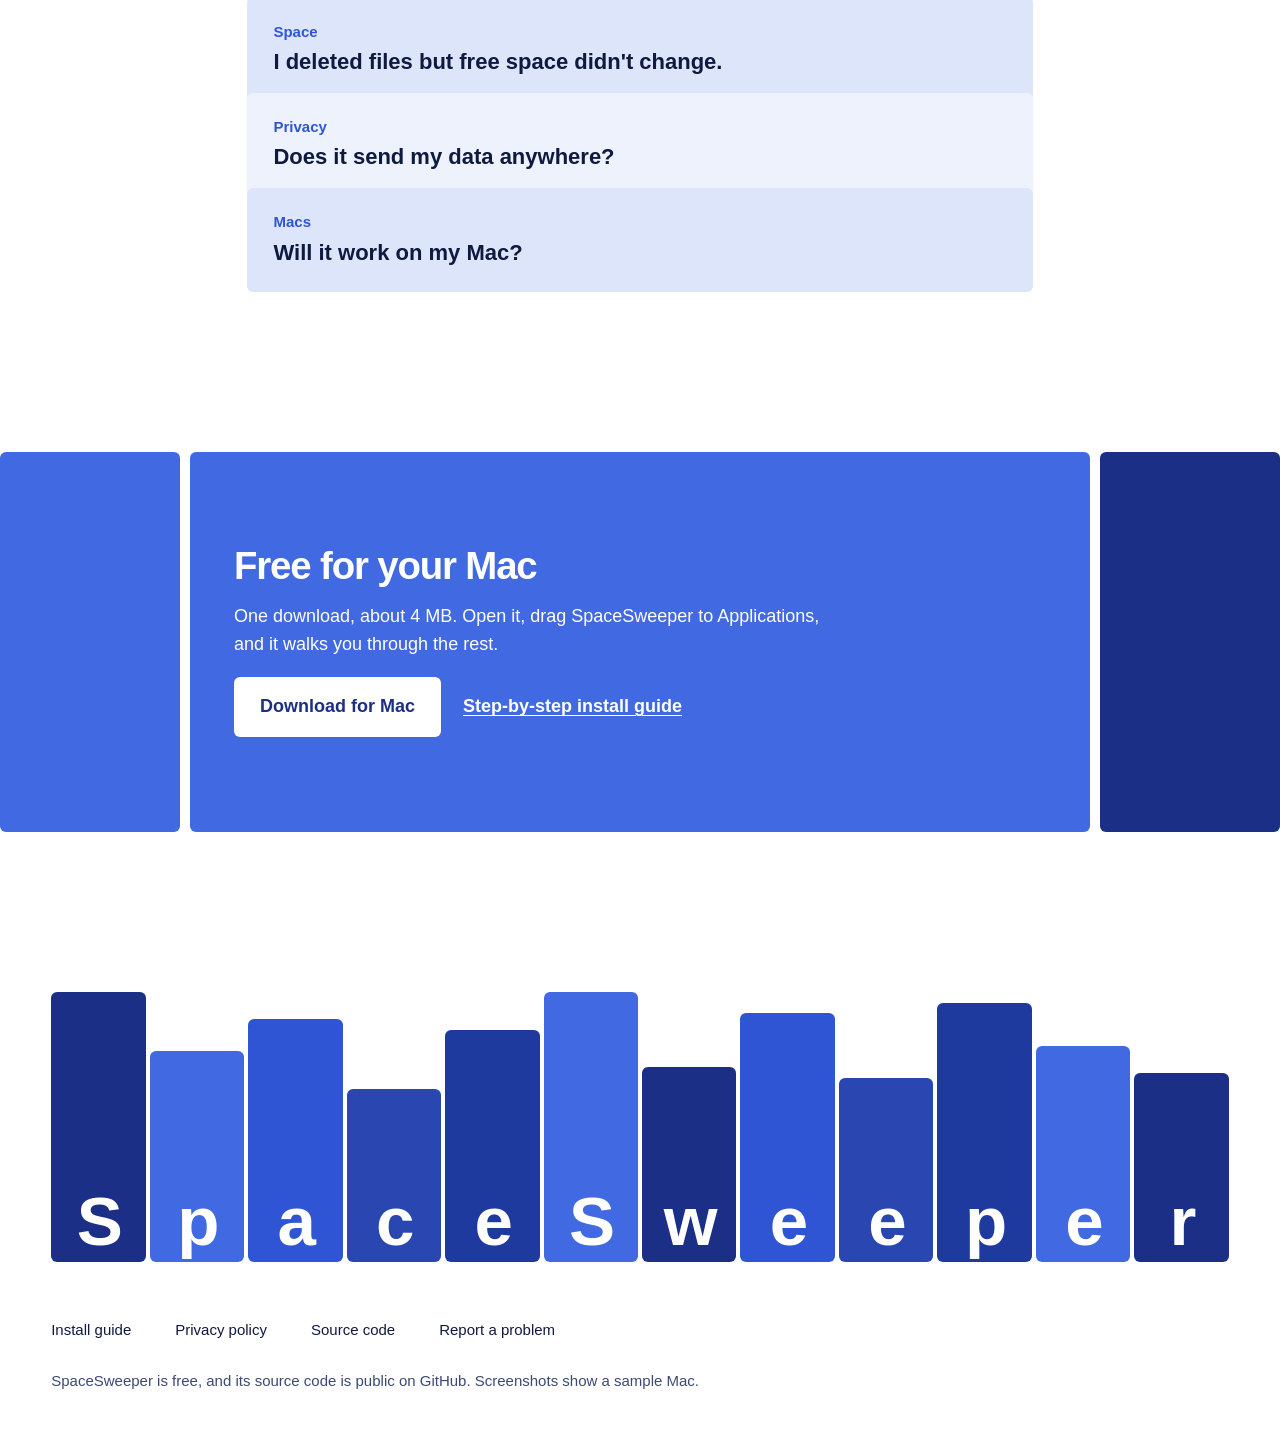
==== commit b5f98931: "Website UX fixes from Chromium audit; clearer certificate import errors in Release - Contrast: link " ====
--- a/website/index.html
+++ b/website/index.html
@@ -143,7 +143,7 @@
     </section>
 
     <section class="cta-row" aria-labelledby="cta-title">
-      <div class="flank-pic"><img src="assets/overview.png" width="1600" height="997" alt="" loading="lazy"></div>
+      <div class="flank-pic"></div>
       <div class="action-tile">
         <h2 id="cta-title" style="font-size:clamp(32px,3vw,48px)">Free for your Mac</h2>
         <p>One download, about 4 MB. Open it, drag SpaceSweeper to Applications, and it walks you through the rest.</p>
--- a/website/styles.css
+++ b/website/styles.css
@@ -7,7 +7,8 @@
   --tone: #eef2fc;
   --tone-2: #dde5fa;
   --accent: #4169e1;          /* royal blue: the motif at large scale */
-  --action: #2f55d4;          /* buttons and links: AA contrast with white */
+  --action: #2f55d4;          /* buttons: AA contrast with white */
+  --link: #2f55d4;
   --deep: #1b2f86;            /* full fields with white text */
   --on-dark: #ffffff;
   --safe: #146c34;
@@ -38,6 +39,7 @@
     --tone: #131b37;
     --tone-2: #1b2550;
     --action: #3f66e8;
+    --link: #9db4ff;
     --deep: #15245f;
     --safe: #5fd38a;
     --review: #8fa8ff;
@@ -56,7 +58,7 @@
   -webkit-font-smoothing: antialiased;
 }
 img { max-width: 100%; display: block; }
-a { color: var(--action); text-underline-offset: 3px; }
+a { color: var(--link); text-underline-offset: 3px; }
 a:focus-visible, button:focus-visible, summary:focus-visible, input:focus-visible {
   outline: 3px solid var(--accent);
   outline-offset: 3px;
@@ -73,7 +75,7 @@
 .button {
   display: inline-flex; align-items: center; gap: 10px;
   background: var(--action); color: #fff;
-  font-weight: 650; font-size: 19px; text-decoration: none;
+  font-weight: 650; font-size: var(--step-body); text-decoration: none;
   padding: 16px 26px; border-radius: var(--radius); border: 0; cursor: pointer;
   transition: transform .18s var(--ease), background-color .18s var(--ease);
 }
@@ -92,7 +94,7 @@
 .wordmark { display: inline-flex; align-items: center; gap: 10px; font-weight: 750; font-size: 22px; letter-spacing: -0.02em; color: var(--ink); text-decoration: none; }
 .wordmark img { width: 36px; height: 36px; }
 .site-header nav { display: flex; gap: 26px; }
-.site-header nav a { color: var(--ink); text-decoration: none; font-weight: 550; font-size: 17px; }
+.site-header nav a { color: var(--ink); text-decoration: none; font-weight: 550; font-size: var(--step-body); }
 .site-header nav a:hover { color: var(--action); }
 
 /* Hero: headline on the ground, a giant space map cropped by the right edge. */
@@ -101,7 +103,7 @@
   display: grid; grid-template-columns: minmax(0, 1fr) minmax(0, 1.15fr); align-items: center;
 }
 .hero-copy { padding: 0 var(--margin) 64px; max-width: 640px; position: relative; z-index: 2; }
-.hero-copy p.lead { font-size: 21px; margin: 26px 0 32px; max-width: 30em; }
+.hero-copy p.lead { font-size: var(--step-title); margin: 26px 0 32px; max-width: 30em; }
 .hero-meta { margin-top: 18px; font-size: var(--step-small); color: var(--soft-ink); }
 .hero-actions { display: flex; flex-wrap: wrap; align-items: center; gap: 22px; }
 
@@ -141,7 +143,7 @@
   min-height: 92svh; padding: 110px var(--margin) 0;
 }
 .showcase .copy { max-width: 560px; position: relative; z-index: 1; }
-.showcase .copy p { margin-top: 20px; font-size: 20px; }
+.showcase .copy p { margin-top: 20px; font-size: var(--step-body); }
 .showcase figure {
   margin: 56px 0 0 auto; width: min(1180px, 88vw); margin-right: calc(-1 * var(--margin) - 6vw);
   border-radius: var(--radius) 0 0 0; overflow: hidden;
@@ -156,7 +158,7 @@
 .board > * { border-radius: var(--radius); overflow: hidden; position: relative; background: var(--tone); }
 .board .heading-tile { grid-column: span 6; grid-row: span 2; background: transparent; padding: 8px 0; }
 .board .shot { grid-column: span 6; grid-row: span 4; }
-.board .shot img { position: absolute; width: 170%; height: auto; max-width: none; left: -6%; top: -4%; }
+.board .shot img { position: absolute; width: 190%; height: auto; max-width: none; left: -44%; top: -6%; }
 .board .shot.focus-right img { left: -62%; }
 .board .shot.focus-mid img { left: -30%; top: -14%; }
 .board .note { grid-column: span 3; grid-row: span 2; padding: 20px; display: flex; flex-direction: column; justify-content: flex-end; }
@@ -166,14 +168,14 @@
   position: absolute; left: 0; right: 0; bottom: 0; padding: 18px 20px;
   background: var(--deep); color: #fff;
 }
-.board .caption strong, .board .note strong { display: block; font-size: 19px; }
-.board .caption span, .board .note span { font-size: 16px; }
+.board .caption strong, .board .note strong { display: block; font-size: var(--step-body); }
+.board .caption span, .board .note span { font-size: var(--step-small); }
 
 /* How it works: a split driven by one slider. */
 .stages { margin-top: 160px; display: grid; grid-template-columns: 1fr 1fr; min-height: 80svh; }
 .stages .clause-field { background: var(--accent); color: #fff; padding: 64px var(--margin); display: flex; flex-direction: column; justify-content: space-between; }
 .stages .clause-field h2 { max-width: 12em; min-height: 2.1em; }
-.stages .clause-field p { font-size: 20px; max-width: 26em; margin-top: 18px; }
+.stages .clause-field p { font-size: var(--step-body); max-width: 26em; margin-top: 18px; }
 .stages .picture-field { background: var(--tone); position: relative; overflow: hidden; }
 .stages .picture-field img {
   position: absolute; width: 150%; height: auto; max-width: none; left: 8%; top: 10%;
@@ -181,7 +183,7 @@
 }
 .stage-control { margin-top: 40px; }
 .stage-control input[type="range"] { width: 100%; accent-color: #fff; height: 32px; cursor: pointer; }
-.stage-names { display: grid; grid-template-columns: repeat(4, 1fr); font-size: 16px; margin-top: 6px; color: rgba(255, 255, 255, .78); }
+.stage-names { display: grid; grid-template-columns: repeat(4, 1fr); font-size: var(--step-small); margin-top: 6px; color: rgba(255, 255, 255, .78); }
 .stage-names span[aria-current="step"] { color: #fff; font-weight: 700; }
 
 /* FAQ: filed cards. */
@@ -191,19 +193,19 @@
 .cards details { background: var(--tone); border-radius: var(--radius); padding: 22px 26px; margin-top: -8px; position: relative; }
 .cards details:nth-child(even) { background: var(--tone-2); }
 .cards details:first-child { margin-top: 0; }
-.cards summary { cursor: pointer; font-size: 21px; font-weight: 650; list-style: none; }
+.cards summary { cursor: pointer; font-size: var(--step-title); font-weight: 650; list-style: none; }
 .cards summary::-webkit-details-marker { display: none; }
-.cards summary .topic { display: block; font-size: var(--step-small); font-weight: 600; color: var(--action); margin-bottom: 2px; }
+.cards summary .topic { display: block; font-size: var(--step-small); font-weight: 600; color: var(--link); margin-bottom: 2px; }
 .cards details p { margin-top: 12px; max-width: 52ch; }
 
 /* Call to action: a row cropped from the board. */
 .cta-row { display: grid; grid-template-columns: 1fr 5fr 1fr; gap: 10px; margin: 160px 0 0; height: 380px; }
 .cta-row > * { border-radius: var(--radius); overflow: hidden; }
-.cta-row .flank-pic { background: var(--tone-2); }
+.cta-row .flank-pic { background: var(--tile-3); }
 .cta-row .flank-pic img { width: 600%; height: auto; max-width: none; margin-left: -470%; margin-top: -40px; }
 .cta-row .flank-field { background: var(--tile-1); }
 .cta-row .action-tile { background: var(--accent); color: #fff; padding: 44px; display: flex; flex-direction: column; justify-content: center; gap: 18px; }
-.cta-row .action-tile p { font-size: 19px; max-width: 34em; }
+.cta-row .action-tile p { font-size: var(--step-body); max-width: 34em; }
 .cta-row .action-tile .actions { display: flex; flex-wrap: wrap; gap: 22px; align-items: center; }
 .cta-row .action-tile .text-link { color: #fff; }
 
@@ -222,7 +224,7 @@
 
 /* Install guide */
 .guide-hero { padding: 72px var(--margin) 0; max-width: 980px; }
-.guide-hero p { font-size: 21px; margin-top: 22px; max-width: 34em; }
+.guide-hero p { font-size: var(--step-title); margin-top: 22px; max-width: 34em; }
 .steps { list-style: none; padding: 0; margin: 96px 0 0; counter-reset: step; }
 .steps > li {
   counter-increment: step; display: grid; grid-template-columns: minmax(0, 5fr) minmax(0, 7fr); gap: 48px;
@@ -241,7 +243,7 @@
 .steps figure { margin: 0; border-radius: var(--radius); overflow: hidden; background: var(--tone-2); }
 .steps figure img { width: 100%; height: auto; }
 .steps .panel { background: var(--deep); color: #fff; border-radius: var(--radius); padding: 28px; }
-.steps .panel strong { display: block; font-size: 20px; margin-bottom: 8px; }
+.steps .panel strong { display: block; font-size: var(--step-body); margin-bottom: 8px; }
 .after { padding: 140px var(--margin) 0; display: grid; grid-template-columns: repeat(3, minmax(0, 1fr)); gap: 40px; }
 .after h2 { font-size: clamp(28px, 2.6vw, 40px); margin-bottom: 14px; }
 
@@ -277,12 +279,15 @@
   .board { grid-template-columns: repeat(2, 1fr); grid-auto-rows: 28vw; gap: 6px; }
   .board .heading-tile, .board .shot, .board .note.wide { grid-column: span 2; }
   .board .shot { grid-row: span 3; }
-  .board .note { grid-column: span 1; grid-row: span 2; padding: 14px; }
-  .board .note.tall { grid-row: span 2; }
+  .board { grid-auto-rows: auto; }
+  .board .note, .board .note.tall { grid-column: span 2; grid-row: auto; min-height: 140px; padding: 20px; }
+  .board .shot { min-height: 70vw; }
+  .board .heading-tile { grid-row: auto; }
   .stages { grid-template-columns: 1fr; }
   .stages .picture-field { height: 46svh; order: -1; }
   .stages .clause-field { padding: 36px var(--margin); }
   .faq h2, .cards { grid-column: 1 / -1; }
+  .cards summary { font-size: var(--step-body); }
   .cta-row { grid-template-columns: 1fr 1fr; height: auto; }
   .cta-row .action-tile { grid-column: 1 / -1; order: -1; padding: 28px; }
   .cta-row .flank-pic, .cta-row .flank-field { height: 120px; }
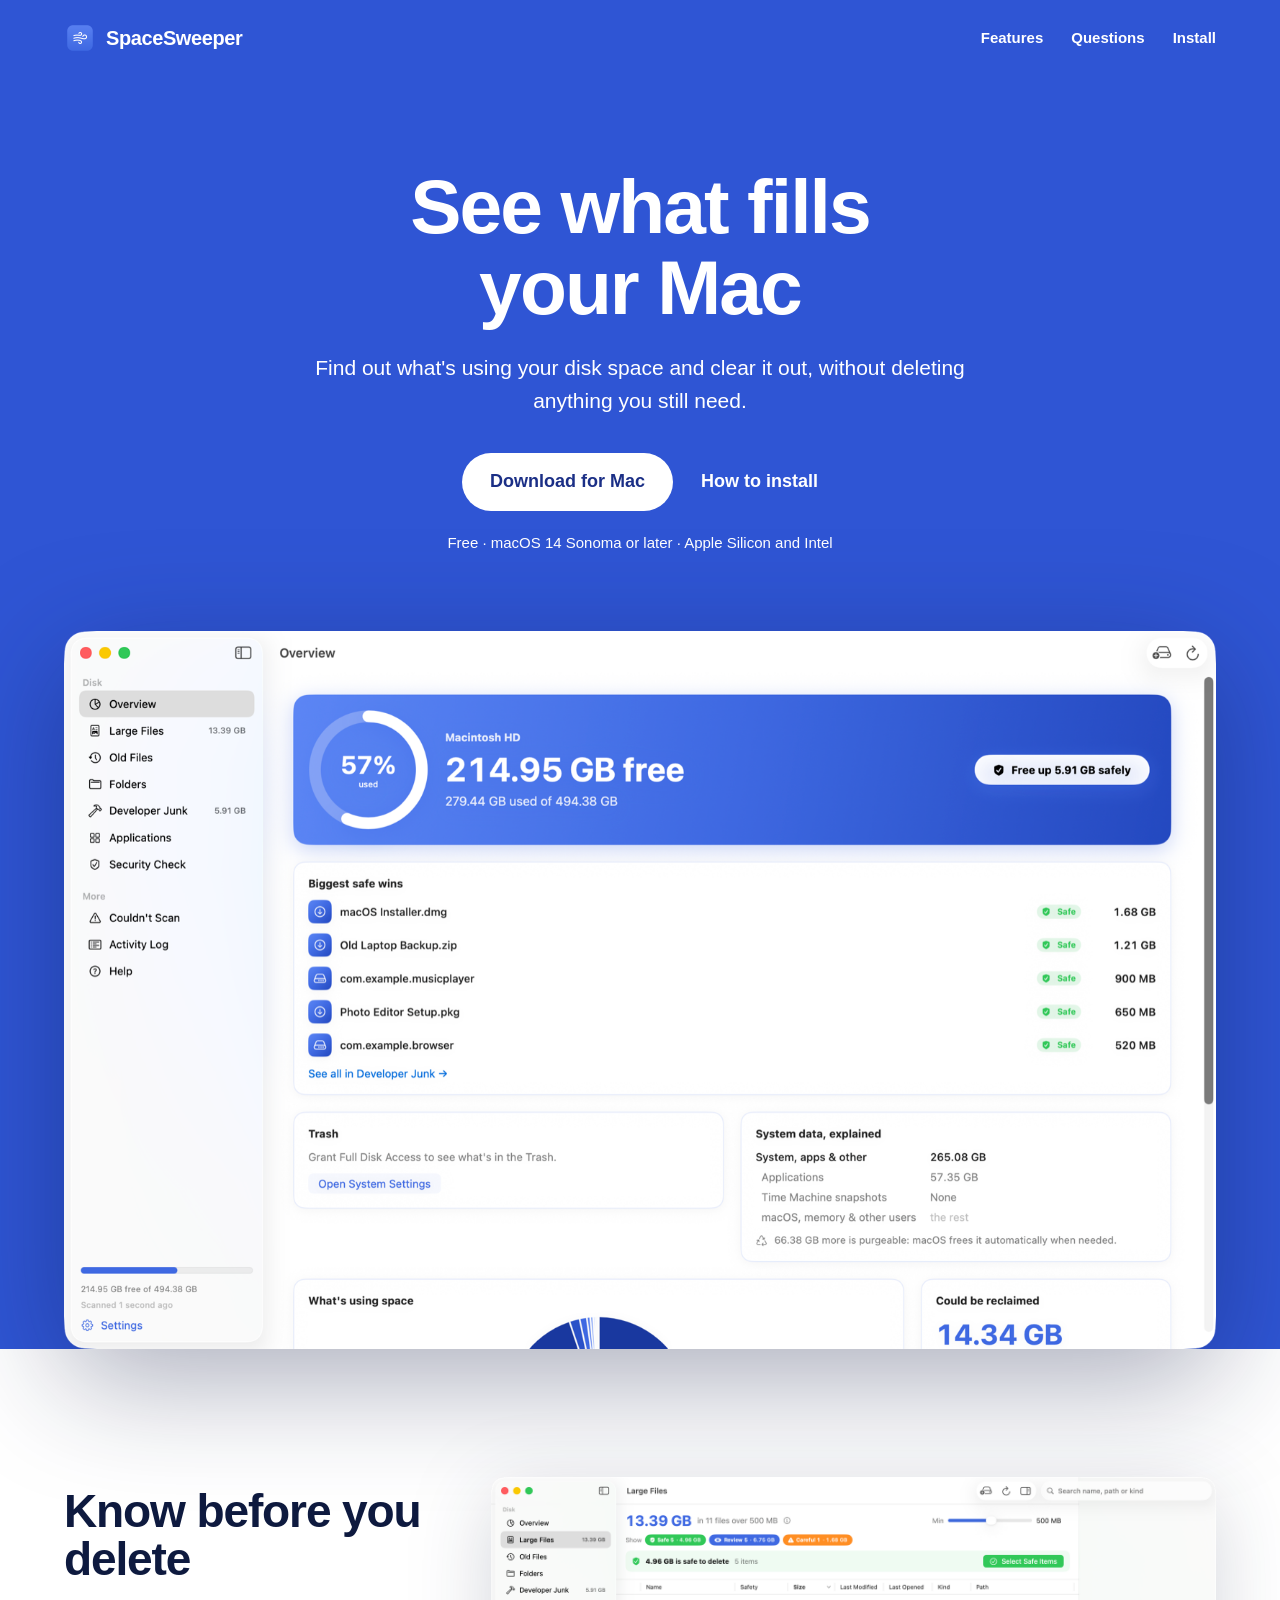
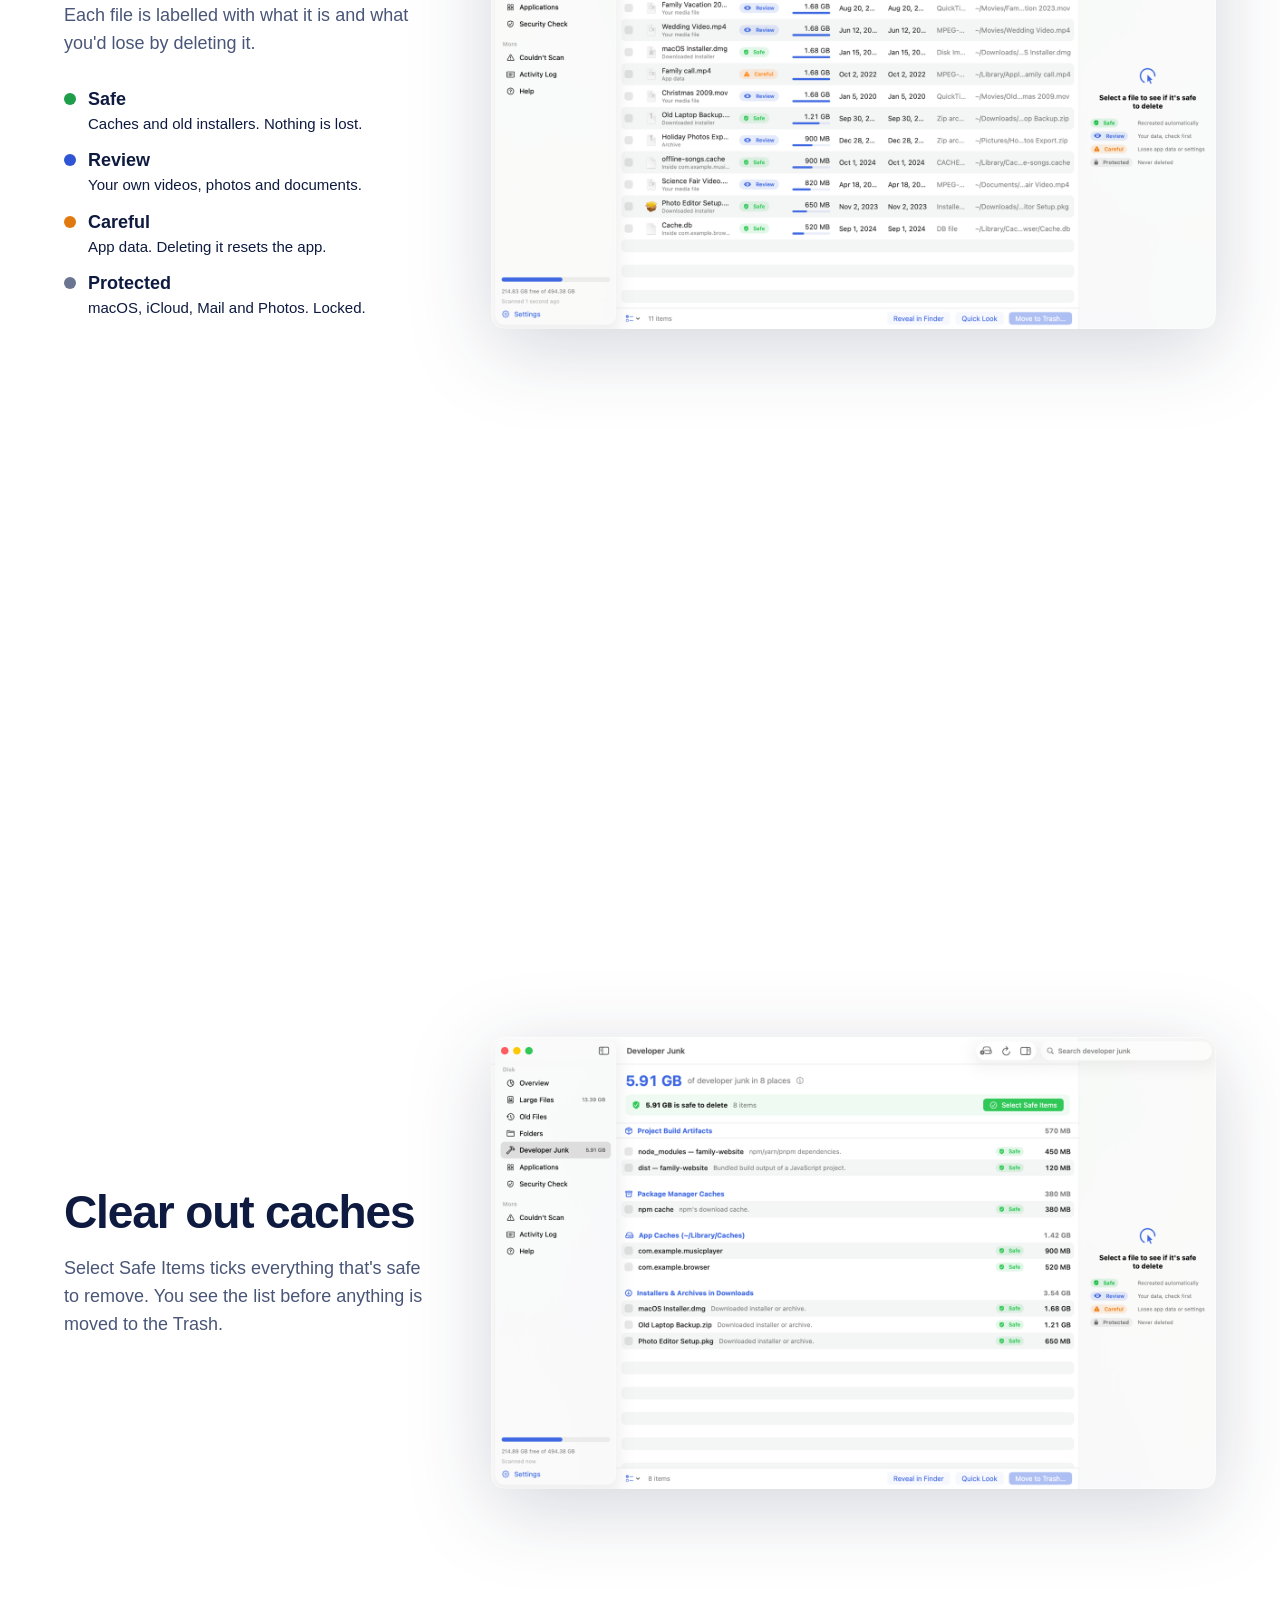
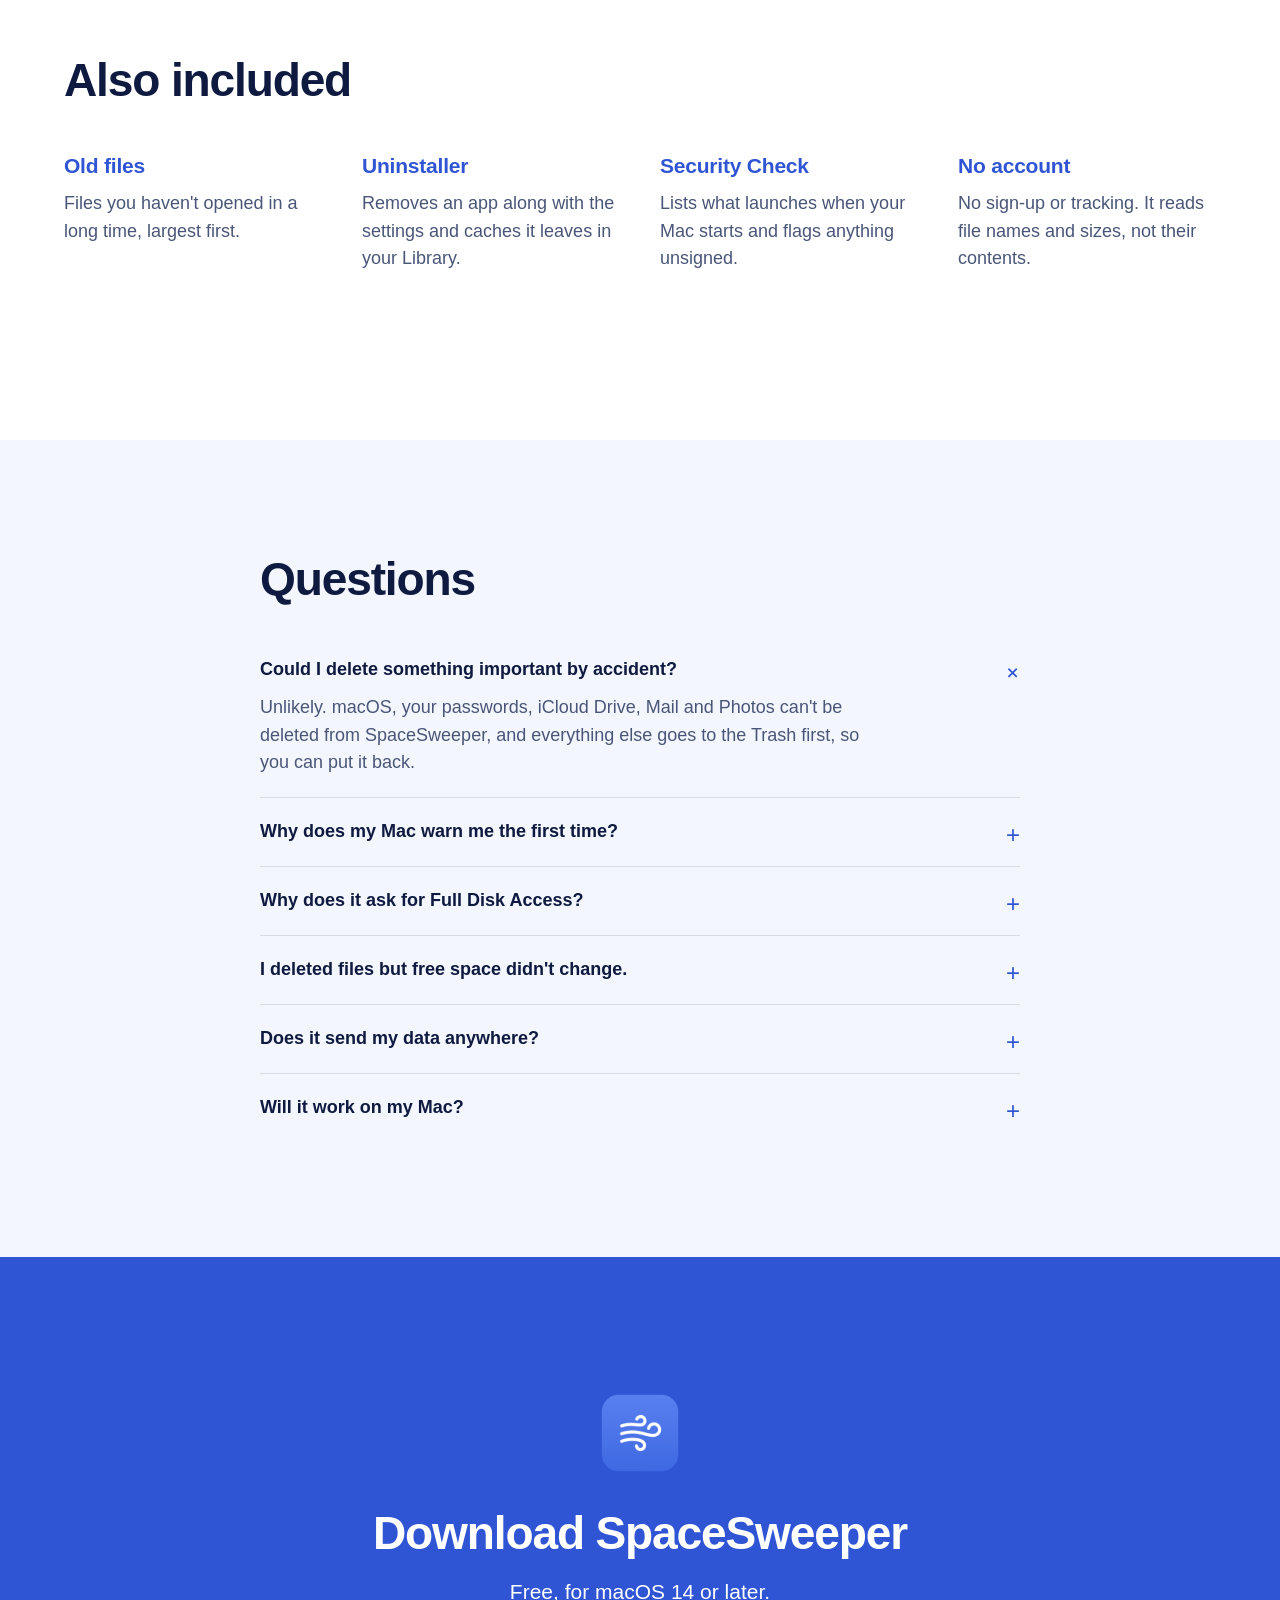
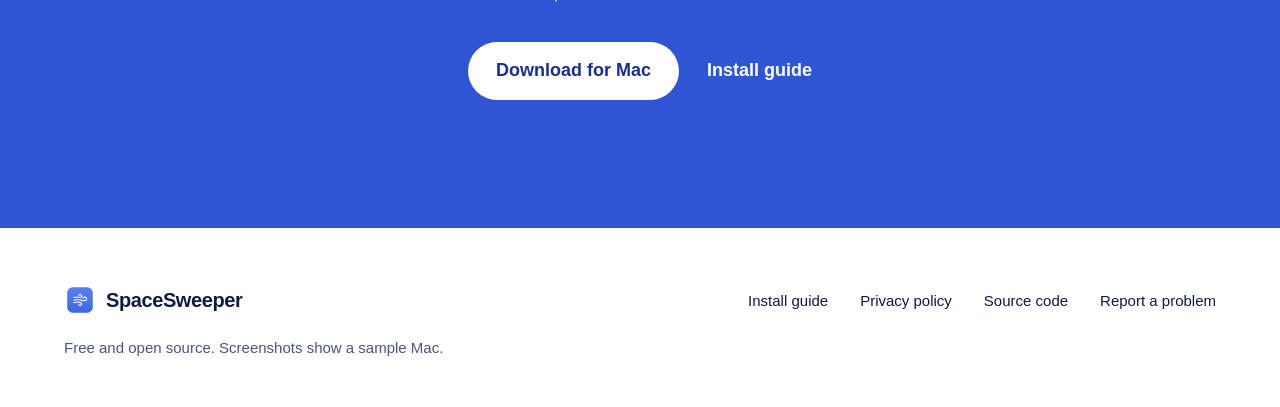
==== commit bec92a0f: "Website redesign: open layout with full app windows, simpler install guide, shared header and footer" ====
--- a/website/index.html
+++ b/website/index.html
@@ -11,173 +11,142 @@
 </head>
 <body>
   <a class="skip" href="#main">Skip to content</a>
-  <header class="site-header">
-    <a class="wordmark" href="./"><img src="assets/icon.png" alt="" width="36" height="36">SpaceSweeper</a>
-    <nav aria-label="Main">
-      <a href="#features">Features</a>
-      <a href="#questions">Questions</a>
-      <a class="keep" href="install.html">Install</a>
-    </nav>
-  </header>
 
   <main id="main">
+    <!-- Hero: a royal-blue field with the whole app window resting on it. -->
     <section class="hero" aria-labelledby="hero-title">
+      <header class="site-header">
+        <a class="wordmark" href="./"><img src="assets/icon.png" alt="" width="32" height="32">SpaceSweeper</a>
+        <nav aria-label="Main">
+          <a href="#features">Features</a>
+          <a href="#questions">Questions</a>
+          <a class="keep" href="install.html">Install</a>
+        </nav>
+      </header>
       <div class="hero-copy">
         <h1 id="hero-title" class="reveal">See what fills your&nbsp;Mac</h1>
-        <p class="lead reveal">SpaceSweeper finds the big stuff, tells you plainly what's safe to delete, and moves it to the Trash only when you say so.</p>
-        <div class="hero-actions reveal">
-          <a class="button" href="https://github.com/MatthewFuchs/space-sweeper/releases/latest/download/SpaceSweeper.dmg">Download for Mac</a>
+        <p class="lead reveal">Find out what's using your disk space and clear it out, without deleting anything you still need.</p>
+        <div class="actions reveal">
+          <a class="button light" href="https://github.com/MatthewFuchs/space-sweeper/releases/latest/download/SpaceSweeper.dmg">Download for Mac</a>
           <a class="text-link" href="install.html">How to install</a>
         </div>
-        <p class="hero-meta reveal">Free · macOS 14 Sonoma or later · Apple Silicon and Intel</p>
-        <div class="map-readout reveal" data-readout aria-live="polite">
-          <p><strong>Caches: </strong><span class="rating" data-level="safe">Safe</span></p>
-          <p>~/Library/Caches and browser caches.</p>
-          <p>If you delete it: Apps rebuild them; they may be slower once.</p>
-        </div>
-        <p class="map-hint">Tap a tile in the map to see how SpaceSweeper rates it.</p>
+        <p class="meta reveal">Free · macOS 14 Sonoma or later · Apple Silicon and Intel</p>
       </div>
-      <div class="space-map" data-space-map role="group" aria-label="Sample space map of a Mac">
-        <noscript><p>The interactive space map needs JavaScript.</p></noscript>
-      </div>
-    </section>
-
-    <section class="showcase" aria-labelledby="showcase-title">
-      <div class="copy">
-        <h2 id="showcase-title" class="reveal">Know before you delete</h2>
-        <p class="reveal">Every large file gets a rating (Safe, Review, Careful or Protected) and one plain sentence about what happens if it goes. Your photos and settings are never mistaken for junk.</p>
-      </div>
-      <figure class="shutter">
-        <img src="assets/largeFiles.png" width="1600" height="997" alt="SpaceSweeper's Large Files list: videos rated Review, old installers rated Safe, an app's recording rated Careful, with a button to select the 4.96 GB that is safe to delete.">
+      <figure class="window hero-window reveal">
+        <img src="assets/overview.png" width="1600" height="997" alt="SpaceSweeper's Overview: 214.95 GB free, a Free up 5.91 GB safely button, and a list of the biggest safe wins.">
       </figure>
     </section>
 
-    <section class="board-section" id="features" aria-labelledby="features-title">
-      <div class="board">
-        <div class="heading-tile">
-          <h2 id="features-title" class="reveal">Everything in its&nbsp;place</h2>
-          <p class="reveal" style="margin-top:16px;max-width:30em">Six views, one rule: you see what something is before you decide.</p>
-        </div>
-        <div class="note wide reveal">
-          <strong>Trash first, always</strong>
-          <span>Nothing is removed until you review it. Items go to the Trash so you can put them back, and macOS, iCloud, Mail and Photos are locked.</span>
-        </div>
-        <figure class="shot reveal" style="margin:0">
-          <img src="assets/overview.png" width="1600" height="997" alt="The Overview: free space, the biggest safe wins and a Free up button." loading="lazy">
-          <figcaption class="caption"><strong>Overview</strong><span>Free space and the biggest safe wins, at a glance.</span></figcaption>
-        </figure>
-        <figure class="shot reveal" style="margin:0">
-          <img src="assets/folders.png" width="1600" height="997" alt="The space map: rectangles sized by how much space each folder takes." loading="lazy">
-          <figcaption class="caption"><strong>Space map</strong><span>Bigger tile, more space. Double-click to look inside.</span></figcaption>
-        </figure>
-        <div class="note tall reveal">
-          <strong>Uninstall properly</strong>
-          <span>Removes an app and the files it leaves behind: caches, settings, helpers.</span>
-        </div>
-        <div class="note reveal">
-          <strong>Security Check</strong>
-          <span>Flags startup items and downloads that look unusual.</span>
-        </div>
-        <figure class="shot focus-mid reveal" style="margin:0">
-          <img src="assets/devJunk.png" width="1600" height="997" alt="Developer Junk: caches and build folders grouped, each with a Safe rating and size." loading="lazy">
-          <figcaption class="caption"><strong>Caches and leftovers</strong><span>Things apps rebuild by themselves, grouped and sized.</span></figcaption>
-        </figure>
-        <div class="note reveal">
-          <strong>Private</strong>
-          <span>Works offline. Reads names and sizes, never your files' contents.</span>
-        </div>
+    <!-- Features: one claim per row, the full window beside it. -->
+    <section class="feature" id="features" aria-labelledby="f1">
+      <div class="text">
+        <h2 id="f1" class="reveal">Know before you delete</h2>
+        <p class="reveal">Each file is labelled with what it is and what you'd lose by deleting it.</p>
+        <ul class="ratings reveal">
+          <li><span class="dot safe"></span><strong>Safe</strong> Caches and old installers. Nothing is lost.</li>
+          <li><span class="dot review"></span><strong>Review</strong> Your own videos, photos and documents.</li>
+          <li><span class="dot careful"></span><strong>Careful</strong> App data. Deleting it resets the app.</li>
+          <li><span class="dot protected"></span><strong>Protected</strong> macOS, iCloud, Mail and Photos. Locked.</li>
+        </ul>
       </div>
+      <figure class="window reveal">
+        <img src="assets/largeFiles.png" width="1600" height="997" alt="The Large Files list: videos rated Review, old installers rated Safe, an app's recording rated Careful, and a button to select the 4.96 GB that is safe to delete." loading="lazy">
+      </figure>
     </section>
 
-    <section class="stages" aria-labelledby="stage-title">
-      <div class="clause-field">
-        <div>
-          <h2 id="stage-title" data-stage-clause>Scan your Mac in seconds</h2>
-          <p data-stage-detail>SpaceSweeper measures your home folder. It reads names, sizes and dates, never what's inside your files.</p>
+    <section class="feature flip" aria-labelledby="f2">
+      <div class="text">
+        <h2 id="f2" class="reveal">Spot the big folders</h2>
+        <p class="reveal">Folders are drawn to scale. Double-click one to open it.</p>
+      </div>
+      <figure class="window reveal">
+        <img src="assets/folders.png" width="1600" height="997" alt="The space map: blue rectangles sized by how much space Movies, Downloads, Library and other folders take." loading="lazy">
+      </figure>
+    </section>
+
+    <section class="feature" aria-labelledby="f3">
+      <div class="text">
+        <h2 id="f3" class="reveal">Clear out caches</h2>
+        <p class="reveal">Select Safe Items ticks everything that's safe to remove. You see the list before anything is moved to the Trash.</p>
+      </div>
+      <figure class="window reveal">
+        <img src="assets/devJunk.png" width="1600" height="997" alt="Caches and leftovers grouped by kind, each rated Safe, with 5.91 GB safe to delete." loading="lazy">
+      </figure>
+    </section>
+
+    <!-- Promises: plain text in columns, no boxes. -->
+    <section class="promises" aria-labelledby="promises-title">
+      <h2 id="promises-title" class="reveal">Also included</h2>
+      <div class="columns">
+        <div class="reveal">
+          <h3>Old files</h3>
+          <p>Files you haven't opened in a long time, largest first.</p>
         </div>
-        <div class="stage-control" data-stages>
-          <label for="stage-slider" class="skip">How SpaceSweeper works</label>
-          <input id="stage-slider" type="range" min="0" max="3" step="1" value="0" aria-valuetext="Scan">
-          <div class="stage-names" aria-hidden="true"><span aria-current="step">Scan</span><span>Rate</span><span>Review</span><span>Trash</span></div>
+        <div class="reveal">
+          <h3>Uninstaller</h3>
+          <p>Removes an app along with the settings and caches it leaves in your Library.</p>
         </div>
-        <ul hidden>
-          <li data-stage data-clause="Scan your Mac in seconds" data-image="assets/folders.png" data-alt="The space map after a scan.">SpaceSweeper measures your home folder. It reads names, sizes and dates, never what's inside your files.</li>
-          <li data-stage data-clause="Every file gets a rating" data-image="assets/largeFiles.png" data-alt="Large files with Safe, Review and Careful ratings.">Safe means it comes back by itself. Review means it's yours, so check first. Careful means an app needs it.</li>
-          <li data-stage data-clause="You choose what goes" data-image="assets/devJunk.png" data-alt="A list of caches with checkboxes and sizes.">Tick what you want gone, or press Select Safe Items. A review screen lists everything before anything moves.</li>
-          <li data-stage data-clause="It goes to the Trash" data-image="assets/overview.png" data-alt="The Overview with free space and the Trash.">Changed your mind? Put it back from the Trash. Empty the Trash when you're sure, and the space is yours.</li>
-        </ul>
-      </div>
-      <div class="picture-field">
-        <img data-stage-picture src="assets/folders.png" width="1600" height="997" alt="The space map after a scan." loading="lazy">
+        <div class="reveal">
+          <h3>Security Check</h3>
+          <p>Lists what launches when your Mac starts and flags anything unsigned.</p>
+        </div>
+        <div class="reveal">
+          <h3>No account</h3>
+          <p>No sign-up or tracking. It reads file names and sizes, not their contents.</p>
+        </div>
       </div>
     </section>
 
     <section class="faq" id="questions" aria-labelledby="faq-title">
       <h2 id="faq-title" class="reveal">Questions</h2>
-      <div class="cards">
-        <details open class="reveal">
-          <summary><span class="topic">Safety</span>Could I delete something important by accident?</summary>
-          <p>SpaceSweeper locks macOS, your passwords, iCloud Drive, Mail and the Photos library. Everything else shows a rating first, and removed items go to the Trash, so you can put them back.</p>
+      <div class="qa">
+        <details class="reveal" open>
+          <summary>Could I delete something important by accident?</summary>
+          <p>Unlikely. macOS, your passwords, iCloud Drive, Mail and Photos can't be deleted from SpaceSweeper, and everything else goes to the Trash first, so you can put it back.</p>
         </details>
         <details class="reveal">
-          <summary><span class="topic">Opening</span>Why does my Mac warn me the first time?</summary>
-          <p>SpaceSweeper is free and isn't part of Apple's paid developer program, so macOS asks you to confirm once. The <a href="install.html">install guide</a> shows exactly where to click. Updates don't ask again.</p>
+          <summary>Why does my Mac warn me the first time?</summary>
+          <p>macOS warns about apps that aren't registered with Apple's paid developer program. You confirm once; the <a href="install.html">install guide</a> shows where. Updates don't trigger it again.</p>
         </details>
         <details class="reveal">
-          <summary><span class="topic">Permission</span>Why does it ask for Full Disk Access?</summary>
-          <p>macOS hides some folders (Mail, other apps' data, the Trash) until you allow it. With access, totals are complete. Without it, SpaceSweeper still works and lists what it couldn't see.</p>
+          <summary>Why does it ask for Full Disk Access?</summary>
+          <p>Without it, macOS hides some folders, such as Mail and other apps' data, and the totals come out low. SpaceSweeper still works without it.</p>
         </details>
         <details class="reveal">
-          <summary><span class="topic">Space</span>I deleted files but free space didn't change.</summary>
-          <p>Files in the Trash still use space until you empty it. macOS also keeps some space "purgeable" and frees it on its own when needed; SpaceSweeper's Overview explains how much.</p>
+          <summary>I deleted files but free space didn't change.</summary>
+          <p>Empty the Trash. If it still looks off, macOS may be holding the space as "purgeable" and will free it when it needs to.</p>
         </details>
         <details class="reveal">
-          <summary><span class="topic">Privacy</span>Does it send my data anywhere?</summary>
-          <p>No. There are no accounts, ads or tracking, and it works offline. The only connection is an optional check for updates. Read the <a href="privacy.html">privacy policy</a>.</p>
+          <summary>Does it send my data anywhere?</summary>
+          <p>No. The only time it goes online is to check for updates, which you can turn off. See the <a href="privacy.html">privacy policy</a>.</p>
         </details>
         <details class="reveal">
-          <summary><span class="topic">Macs</span>Will it work on my Mac?</summary>
-          <p>Any Mac running macOS 14 Sonoma or later, with an Apple chip or an Intel processor. To check: Apple menu › About This Mac.</p>
+          <summary>Will it work on my Mac?</summary>
+          <p>If it runs macOS 14 Sonoma or later, yes, on Apple and Intel Macs alike. Check under Apple menu › About This Mac.</p>
         </details>
       </div>
     </section>
 
-    <section class="cta-row" aria-labelledby="cta-title">
-      <div class="flank-pic"></div>
-      <div class="action-tile">
-        <h2 id="cta-title" style="font-size:clamp(32px,3vw,48px)">Free for your Mac</h2>
-        <p>One download, about 4 MB. Open it, drag SpaceSweeper to Applications, and it walks you through the rest.</p>
-        <div class="actions">
-          <a class="button on-dark" href="https://github.com/MatthewFuchs/space-sweeper/releases/latest/download/SpaceSweeper.dmg">Download for Mac</a>
-          <a class="text-link" href="install.html">Step-by-step install guide</a>
-        </div>
+    <section class="cta" aria-labelledby="cta-title">
+      <img class="cta-icon reveal" src="assets/icon.png" alt="" width="96" height="96">
+      <h2 id="cta-title" class="reveal">Download SpaceSweeper</h2>
+      <p class="reveal">Free, for macOS 14 or later.</p>
+      <div class="actions reveal">
+        <a class="button light" href="https://github.com/MatthewFuchs/space-sweeper/releases/latest/download/SpaceSweeper.dmg">Download for Mac</a>
+        <a class="text-link" href="install.html">Install guide</a>
       </div>
-      <div class="flank-field"></div>
     </section>
   </main>
 
   <footer class="site-footer">
-    <div class="block-mark" aria-label="SpaceSweeper">
-      <span aria-hidden="true" style="background:var(--tile-1);height:100%">S</span>
-      <span aria-hidden="true" style="background:var(--tile-3);height:78%">p</span>
-      <span aria-hidden="true" style="background:var(--tile-2);height:90%">a</span>
-      <span aria-hidden="true" style="background:var(--tile-4);height:64%">c</span>
-      <span aria-hidden="true" style="background:var(--tile-5);height:86%">e</span>
-      <span aria-hidden="true" style="background:var(--tile-3);height:100%">S</span>
-      <span aria-hidden="true" style="background:var(--tile-1);height:72%">w</span>
-      <span aria-hidden="true" style="background:var(--tile-2);height:92%">e</span>
-      <span aria-hidden="true" style="background:var(--tile-4);height:68%">e</span>
-      <span aria-hidden="true" style="background:var(--tile-5);height:96%">p</span>
-      <span aria-hidden="true" style="background:var(--tile-3);height:80%">e</span>
-      <span aria-hidden="true" style="background:var(--tile-1);height:70%">r</span>
-    </div>
+    <a class="wordmark" href="./"><img src="assets/icon.png" alt="" width="28" height="28">SpaceSweeper</a>
     <nav class="footer-links" aria-label="Footer">
       <a href="install.html">Install guide</a>
       <a href="privacy.html">Privacy policy</a>
       <a href="https://github.com/MatthewFuchs/space-sweeper">Source code</a>
       <a href="https://github.com/MatthewFuchs/space-sweeper/issues">Report a problem</a>
     </nav>
-    <p class="fineprint">SpaceSweeper is free, and its source code is public on GitHub. Screenshots show a sample Mac.</p>
+    <p class="fineprint">Free and open source. Screenshots show a sample Mac.</p>
   </footer>
 </body>
 </html>
--- a/website/styles.css
+++ b/website/styles.css
@@ -1,30 +1,23 @@
-/* SpaceSweeper website: royal blue and white, one motif (the space-map tile), system fonts, no external requests. */
+/* SpaceSweeper website: royal blue and white, open layout, whole app windows at natural scale.
+   System fonts only; no external requests. */
 
 :root {
   --ground: #ffffff;
   --ink: #0e1a3f;
-  --soft-ink: #3c4a72;
-  --tone: #eef2fc;
-  --tone-2: #dde5fa;
-  --accent: #4169e1;          /* royal blue: the motif at large scale */
-  --action: #2f55d4;          /* buttons: AA contrast with white */
+  --soft-ink: #4a5678;
+  --tone: #f3f6fd;            /* quiet field behind the FAQ */
+  --blue: #2f55d4;            /* royal blue fields: white text passes AA */
+  --blue-hover: #2446b8;
   --link: #2f55d4;
-  --deep: #1b2f86;            /* full fields with white text */
-  --on-dark: #ffffff;
-  --safe: #146c34;
+  --safe: #1e9e4a;
   --review: #2f55d4;
-  --careful: #9a4a06;
-  --protected: #4a5578;
-  --tile-1: #1b2f86;
-  --tile-2: #2f55d4;
-  --tile-3: #4169e1;
-  --tile-4: #2a46b0;
-  --tile-5: #1f3a9e;
-  --radius: 6px;
-  --margin: clamp(16px, 4vw, 56px);
-  --step-display: clamp(52px, 6.4vw, 104px);
-  --step-heading: clamp(34px, 4vw, 64px);
-  --step-title: 22px;
+  --careful: #e07a10;
+  --protected: #6b7591;
+  --margin: clamp(20px, 5vw, 72px);
+  --wide: 1200px;             /* widest content column */
+  --step-display: clamp(44px, 6vw, 84px);
+  --step-heading: clamp(32px, 3.6vw, 52px);
+  --step-title: 21px;
   --step-body: 18px;
   --step-small: 15px;
   --ease: cubic-bezier(.2, .7, .2, 1);
@@ -33,17 +26,14 @@
 
 @media (prefers-color-scheme: dark) {
   :root {
-    --ground: #0a0f22;
+    --ground: #0b1024;
     --ink: #eef2ff;
-    --soft-ink: #b9c4e6;
-    --tone: #131b37;
-    --tone-2: #1b2550;
-    --action: #3f66e8;
+    --soft-ink: #b4bfe0;
+    --tone: #121a36;
+    --blue: #2f55d4;
+    --blue-hover: #3a62e6;
     --link: #9db4ff;
-    --deep: #15245f;
-    --safe: #5fd38a;
     --review: #8fa8ff;
-    --careful: #f2a65a;
     --protected: #a7b1cf;
   }
 }
@@ -51,248 +41,195 @@
 * { box-sizing: border-box; }
 html { -webkit-text-size-adjust: 100%; scroll-behavior: smooth; }
 body {
-  margin: 0;
+  margin: 0; min-height: 100vh; display: flex; flex-direction: column;
   background: var(--ground);
   color: var(--ink);
   font: 400 var(--step-body)/1.55 -apple-system, BlinkMacSystemFont, "SF Pro Text", "Helvetica Neue", Helvetica, Arial, sans-serif;
   -webkit-font-smoothing: antialiased;
 }
-img { max-width: 100%; display: block; }
+main { flex: 1 0 auto; }
+img { max-width: 100%; height: auto; display: block; }
 a { color: var(--link); text-underline-offset: 3px; }
-a:focus-visible, button:focus-visible, summary:focus-visible, input:focus-visible {
-  outline: 3px solid var(--accent);
+a:focus-visible, button:focus-visible, summary:focus-visible {
+  outline: 3px solid var(--link);
   outline-offset: 3px;
-}
-h1, h2, h3 { margin: 0; font-weight: 700; letter-spacing: -0.03em; line-height: 1.02; }
+  border-radius: 4px;
+}
+h1, h2, h3 { margin: 0; font-weight: 700; letter-spacing: -0.025em; line-height: 1.06; }
 h1 { font-size: var(--step-display); }
 h2 { font-size: var(--step-heading); }
-h3 { font-size: var(--step-title); letter-spacing: -0.01em; line-height: 1.25; }
+h3 { font-size: var(--step-title); letter-spacing: -0.01em; line-height: 1.3; }
 p { margin: 0; }
 .skip { position: absolute; left: -9999px; }
-.skip:focus { left: var(--margin); top: 12px; background: var(--ground); padding: 8px 12px; z-index: 10; }
-
-/* Buttons: the motif's rectangle, flat. */
+.skip:focus { left: var(--margin); top: 12px; background: var(--ground); color: var(--ink); padding: 8px 12px; z-index: 10; }
+
+/* Buttons: rounded like macOS, flat. */
 .button {
-  display: inline-flex; align-items: center; gap: 10px;
-  background: var(--action); color: #fff;
+  display: inline-flex; align-items: center;
+  background: var(--blue); color: #fff;
   font-weight: 650; font-size: var(--step-body); text-decoration: none;
-  padding: 16px 26px; border-radius: var(--radius); border: 0; cursor: pointer;
+  padding: 15px 28px; border-radius: 999px; /* taste-skill-ignore */
   transition: transform .18s var(--ease), background-color .18s var(--ease);
 }
-.button:hover { background: var(--deep); }
+.button:hover { background: var(--blue-hover); }
 .button:active { transform: scale(.97); }
-.button.on-dark { background: #fff; color: var(--deep); }
-.button.on-dark:hover { background: var(--tone-2); }
-.text-link { font-weight: 600; transition: opacity .18s; }
-.text-link:hover { opacity: .75; }
-
-/* Header */
+.button.light { background: #fff; color: #1b2f86; }
+.button.light:hover { background: #e6ecfd; }
+.text-link { font-weight: 600; text-decoration: none; transition: opacity .18s; }
+.text-link:hover { text-decoration: underline; }
+.actions { display: flex; flex-wrap: wrap; align-items: center; gap: 16px 28px; }
+
+/* Header: sits on the blue hero on the home page, on white elsewhere. */
 .site-header {
   display: flex; align-items: center; justify-content: space-between;
-  padding: 22px var(--margin); position: relative; z-index: 3;
-}
-.wordmark { display: inline-flex; align-items: center; gap: 10px; font-weight: 750; font-size: 22px; letter-spacing: -0.02em; color: var(--ink); text-decoration: none; }
-.wordmark img { width: 36px; height: 36px; }
-.site-header nav { display: flex; gap: 26px; }
-.site-header nav a { color: var(--ink); text-decoration: none; font-weight: 550; font-size: var(--step-body); }
-.site-header nav a:hover { color: var(--action); }
-
-/* Hero: headline on the ground, a giant space map cropped by the right edge. */
+  max-width: calc(var(--wide) + 2 * var(--margin)); margin: 0 auto;
+  padding: 22px var(--margin); width: 100%;
+}
+.wordmark { display: inline-flex; align-items: center; gap: 10px; font-weight: 700; font-size: 20px; letter-spacing: -0.02em; color: var(--ink); text-decoration: none; }
+.wordmark img { width: 32px; height: 32px; }
+.site-header nav { display: flex; gap: 28px; }
+.site-header nav a { color: var(--ink); text-decoration: none; font-weight: 550; font-size: var(--step-small); }
+.site-header nav a:hover, .site-header nav a[aria-current] { text-decoration: underline; }
+
+/* App windows: the screenshots already have the window's rounded corners; a soft shadow lifts them
+   off the page the way macOS does. Never cropped or zoomed. */
+.window { margin: 0; }
+.window img { width: 100%; filter: drop-shadow(0 18px 40px rgba(14, 26, 63, .18)); } /* taste-skill-ignore: a real window casts a shadow */
+
+/* Hero: blue field, centred headline, the whole window below, overlapping into the white page. */
 .hero {
-  position: relative; min-height: min(92svh, 900px); overflow: hidden;
-  display: grid; grid-template-columns: minmax(0, 1fr) minmax(0, 1.15fr); align-items: center;
-}
-.hero-copy { padding: 0 var(--margin) 64px; max-width: 640px; position: relative; z-index: 2; }
-.hero-copy p.lead { font-size: var(--step-title); margin: 26px 0 32px; max-width: 30em; }
-.hero-meta { margin-top: 18px; font-size: var(--step-small); color: var(--soft-ink); }
-.hero-actions { display: flex; flex-wrap: wrap; align-items: center; gap: 22px; }
-
-.space-map {
-  position: relative; height: min(84svh, 820px); width: 62vw;
-  margin-right: -14vw; align-self: center;
-}
-.space-map .tile {
-  position: absolute; border: 0; border-radius: var(--radius); cursor: pointer;
-  color: #fff; text-align: left; padding: 14px 16px; font: inherit;
-  display: flex; flex-direction: column; justify-content: flex-start; overflow: hidden;
-  transition: transform .2s var(--ease), filter .2s var(--ease);
-}
-.space-map .tile:hover { filter: brightness(1.12); }
-.space-map .tile:active { transform: scale(.985); }
-.space-map .tile[aria-pressed="true"] { outline: 4px solid #fff; outline-offset: -4px; }
-.tile .name { font-weight: 700; font-size: 18px; line-height: 1.2; }
-.tile .size { font-size: 15px; opacity: .9; }
-.tile.small .name { font-size: 15px; }
-.tile.tiny .name, .tile.tiny .size { display: none; }
-
-.map-readout {
-  margin-top: 30px; padding: 18px 20px; background: var(--tone); border-radius: var(--radius);
-  max-width: 34em; min-height: 112px;
-}
-.map-readout .rating { font-weight: 700; }
-.map-readout .rating[data-level="safe"] { color: var(--safe); }
-.map-readout .rating[data-level="review"] { color: var(--review); }
-.map-readout .rating[data-level="careful"] { color: var(--careful); }
-.map-readout .rating[data-level="protected"] { color: var(--protected); }
-.map-readout p + p { margin-top: 4px; }
-.map-hint { font-size: var(--step-small); color: var(--soft-ink); margin-top: 10px; }
-
-/* Showcase: a deep blue field with the real app, cropped by the edges. */
-.showcase {
-  background: var(--deep); color: var(--on-dark); position: relative; overflow: hidden;
-  min-height: 92svh; padding: 110px var(--margin) 0;
-}
-.showcase .copy { max-width: 560px; position: relative; z-index: 1; }
-.showcase .copy p { margin-top: 20px; font-size: var(--step-body); }
-.showcase figure {
-  margin: 56px 0 0 auto; width: min(1180px, 88vw); margin-right: calc(-1 * var(--margin) - 6vw);
-  border-radius: var(--radius) 0 0 0; overflow: hidden;
-}
-.showcase img { width: 100%; height: auto; }
-
-/* Features: a board of tiles. */
-.board-section { padding: 160px var(--margin) 0; }
-.board {
-  display: grid; grid-template-columns: repeat(12, 1fr); grid-auto-rows: 112px; gap: 8px;
-}
-.board > * { border-radius: var(--radius); overflow: hidden; position: relative; background: var(--tone); }
-.board .heading-tile { grid-column: span 6; grid-row: span 2; background: transparent; padding: 8px 0; }
-.board .shot { grid-column: span 6; grid-row: span 4; }
-.board .shot img { position: absolute; width: 190%; height: auto; max-width: none; left: -44%; top: -6%; }
-.board .shot.focus-right img { left: -62%; }
-.board .shot.focus-mid img { left: -30%; top: -14%; }
-.board .note { grid-column: span 3; grid-row: span 2; padding: 20px; display: flex; flex-direction: column; justify-content: flex-end; }
-.board .note.tall { grid-row: span 4; background: var(--accent); color: #fff; }
-.board .note.wide { grid-column: span 6; background: var(--tone-2); }
-.board .caption {
-  position: absolute; left: 0; right: 0; bottom: 0; padding: 18px 20px;
-  background: var(--deep); color: #fff;
-}
-.board .caption strong, .board .note strong { display: block; font-size: var(--step-body); }
-.board .caption span, .board .note span { font-size: var(--step-small); }
-
-/* How it works: a split driven by one slider. */
-.stages { margin-top: 160px; display: grid; grid-template-columns: 1fr 1fr; min-height: 80svh; }
-.stages .clause-field { background: var(--accent); color: #fff; padding: 64px var(--margin); display: flex; flex-direction: column; justify-content: space-between; }
-.stages .clause-field h2 { max-width: 12em; min-height: 2.1em; }
-.stages .clause-field p { font-size: var(--step-body); max-width: 26em; margin-top: 18px; }
-.stages .picture-field { background: var(--tone); position: relative; overflow: hidden; }
-.stages .picture-field img {
-  position: absolute; width: 150%; height: auto; max-width: none; left: 8%; top: 10%;
-  border-radius: var(--radius); transition: opacity .2s var(--ease);
-}
-.stage-control { margin-top: 40px; }
-.stage-control input[type="range"] { width: 100%; accent-color: #fff; height: 32px; cursor: pointer; }
-.stage-names { display: grid; grid-template-columns: repeat(4, 1fr); font-size: var(--step-small); margin-top: 6px; color: rgba(255, 255, 255, .78); }
-.stage-names span[aria-current="step"] { color: #fff; font-weight: 700; }
-
-/* FAQ: filed cards. */
-.faq { padding: 160px var(--margin) 0; display: grid; grid-template-columns: repeat(12, 1fr); }
-.faq h2 { grid-column: 3 / span 8; margin-bottom: 40px; }
-.cards { grid-column: 3 / span 8; }
-.cards details { background: var(--tone); border-radius: var(--radius); padding: 22px 26px; margin-top: -8px; position: relative; }
-.cards details:nth-child(even) { background: var(--tone-2); }
-.cards details:first-child { margin-top: 0; }
-.cards summary { cursor: pointer; font-size: var(--step-title); font-weight: 650; list-style: none; }
-.cards summary::-webkit-details-marker { display: none; }
-.cards summary .topic { display: block; font-size: var(--step-small); font-weight: 600; color: var(--link); margin-bottom: 2px; }
-.cards details p { margin-top: 12px; max-width: 52ch; }
-
-/* Call to action: a row cropped from the board. */
-.cta-row { display: grid; grid-template-columns: 1fr 5fr 1fr; gap: 10px; margin: 160px 0 0; height: 380px; }
-.cta-row > * { border-radius: var(--radius); overflow: hidden; }
-.cta-row .flank-pic { background: var(--tile-3); }
-.cta-row .flank-pic img { width: 600%; height: auto; max-width: none; margin-left: -470%; margin-top: -40px; }
-.cta-row .flank-field { background: var(--tile-1); }
-.cta-row .action-tile { background: var(--accent); color: #fff; padding: 44px; display: flex; flex-direction: column; justify-content: center; gap: 18px; }
-.cta-row .action-tile p { font-size: var(--step-body); max-width: 34em; }
-.cta-row .action-tile .actions { display: flex; flex-wrap: wrap; gap: 22px; align-items: center; }
-.cta-row .action-tile .text-link { color: #fff; }
-
-/* Footer: the name built from space-map blocks. */
-.site-footer { padding: 160px var(--margin) 40px; }
-.block-mark { display: flex; gap: 4px; align-items: flex-end; height: 30svh; min-height: 200px; }
-.block-mark span {
-  flex: 1; display: flex; align-items: flex-end; justify-content: center;
-  color: #fff; font-weight: 800; font-size: clamp(28px, 5.4vw, 92px); letter-spacing: -0.04em;
-  border-radius: var(--radius); padding-bottom: 6px; line-height: 1;
-}
-.footer-links { display: grid; grid-template-columns: repeat(4, max-content); gap: 12px 44px; margin-top: 56px; font-size: var(--step-small); }
+  background: var(--blue); color: #fff;
+  padding-bottom: 0; margin-bottom: clamp(140px, 20vw, 300px);
+}
+.hero .site-header .wordmark, .hero .site-header nav a { color: #fff; }
+.hero-copy { max-width: 860px; margin: 0 auto; padding: clamp(40px, 7vw, 96px) var(--margin) 0; text-align: center; }
+.hero .lead { font-size: var(--step-title); margin: 24px auto 0; max-width: 32em; opacity: .95; }
+.hero .actions { justify-content: center; margin-top: 36px; }
+.hero .text-link { color: #fff; }
+.hero .meta { margin-top: 20px; font-size: var(--step-small); opacity: .85; }
+.hero-window {
+  max-width: calc(var(--wide) + 2 * var(--margin)); margin: clamp(48px, 6vw, 80px) auto 0;
+  padding: 0 var(--margin); margin-bottom: calc(-1 * clamp(140px, 20vw, 300px));
+}
+.hero-window img { filter: drop-shadow(0 30px 60px rgba(8, 18, 60, .35)); } /* taste-skill-ignore */
+
+/* Feature rows: text beside the full window, alternating sides. */
+.feature {
+  max-width: calc(var(--wide) + 2 * var(--margin)); margin: 0 auto;
+  padding: clamp(80px, 10vw, 150px) var(--margin) 0;
+  display: grid; grid-template-columns: minmax(0, 4fr) minmax(0, 8fr); gap: clamp(32px, 5vw, 72px); align-items: center;
+}
+.feature.flip { grid-template-columns: minmax(0, 8fr) minmax(0, 4fr); }
+.feature.flip .text { order: 2; }
+.feature .text p { margin-top: 18px; color: var(--soft-ink); }
+.ratings { list-style: none; padding: 0; margin: 28px 0 0; }
+.ratings li { position: relative; padding-left: 24px; font-size: var(--step-small); line-height: 1.5; }
+.ratings li + li { margin-top: 12px; }
+.ratings strong { display: block; font-size: var(--step-body); }
+.dot { position: absolute; left: 0; top: 7px; width: 12px; height: 12px; border-radius: 50%; }
+.dot.safe { background: var(--safe); }
+.dot.review { background: var(--review); }
+.dot.careful { background: var(--careful); }
+.dot.protected { background: var(--protected); }
+
+/* Promises: four short paragraphs in columns. */
+.promises {
+  max-width: calc(var(--wide) + 2 * var(--margin)); margin: 0 auto;
+  padding: clamp(110px, 13vw, 190px) var(--margin) 0;
+}
+.promises .columns { display: grid; grid-template-columns: repeat(4, minmax(0, 1fr)); gap: 40px; margin-top: 48px; }
+.promises h3 { color: var(--link); margin-bottom: 10px; }
+.promises p { color: var(--soft-ink); font-size: var(--step-body); }
+
+/* FAQ: a quiet tinted field, two columns of questions. */
+.faq { background: var(--tone); margin-top: clamp(110px, 13vw, 190px); padding: clamp(72px, 9vw, 120px) var(--margin); }
+.faq h2, .faq .qa { max-width: 760px; margin: 0 auto; }
+.faq .qa { margin-top: 32px; }
+.faq details { padding: 20px 0; }
+.faq details + details { border-top: 1px solid color-mix(in srgb, var(--ink) 12%, transparent); } /* taste-skill-ignore: separates questions */
+.faq summary { cursor: pointer; font-size: var(--step-body); font-weight: 650; list-style: none; position: relative; padding-right: 32px; }
+.faq summary::-webkit-details-marker { display: none; }
+.faq summary::after { content: "+"; position: absolute; right: 0; top: -2px; font-size: 24px; font-weight: 400; color: var(--link); transition: transform .2s var(--ease); }
+.faq details[open] summary::after { transform: rotate(45deg); }
+.faq details p { margin-top: 10px; color: var(--soft-ink); max-width: 62ch; }
+
+/* Download: the blue field again, closing the page. */
+.cta { background: var(--blue); color: #fff; text-align: center; padding: clamp(80px, 10vw, 140px) var(--margin); }
+.cta-icon { width: 96px; height: 96px; margin: 0 auto 28px; }
+.cta p { font-size: var(--step-title); margin: 18px auto 0; max-width: 30em; opacity: .95; }
+.cta .actions { justify-content: center; margin-top: 34px; }
+.cta .text-link { color: #fff; }
+
+/* Footer: same on every page. */
+.guide, .policy { padding-bottom: clamp(72px, 9vw, 120px) !important; }
+.site-footer {
+  max-width: calc(var(--wide) + 2 * var(--margin)); margin: 0 auto;
+  padding: 56px var(--margin) 48px; width: 100%;
+  display: grid; grid-template-columns: auto 1fr; gap: 20px 48px; align-items: center;
+}
+.footer-links { display: flex; flex-wrap: wrap; gap: 12px 32px; justify-content: flex-end; font-size: var(--step-small); }
 .footer-links a { color: var(--ink); text-decoration: none; }
-.footer-links a:hover { color: var(--action); }
-.fineprint { margin-top: 28px; font-size: var(--step-small); color: var(--soft-ink); }
-
-/* Install guide */
-.guide-hero { padding: 72px var(--margin) 0; max-width: 980px; }
-.guide-hero p { font-size: var(--step-title); margin-top: 22px; max-width: 34em; }
-.steps { list-style: none; padding: 0; margin: 96px 0 0; counter-reset: step; }
-.steps > li {
-  counter-increment: step; display: grid; grid-template-columns: minmax(0, 5fr) minmax(0, 7fr); gap: 48px;
-  padding: 72px var(--margin); align-items: start;
-}
-.steps > li:nth-child(odd) { background: var(--tone); }
-.steps > li .badge {
-  display: inline-flex; width: 64px; height: 64px; border-radius: var(--radius); background: var(--accent); color: #fff;
-  align-items: center; justify-content: center; font-weight: 800; font-size: 30px; margin-bottom: 22px;
-}
-.steps > li .badge::before { content: counter(step); }
-.steps h2 { font-size: clamp(30px, 3.2vw, 48px); }
-.steps p, .steps ul, .steps ol { margin-top: 16px; }
-.steps ol, .steps ul { padding-left: 1.25em; }
-.steps ol li + li, .steps ul li + li { margin-top: 8px; }
-.steps figure { margin: 0; border-radius: var(--radius); overflow: hidden; background: var(--tone-2); }
-.steps figure img { width: 100%; height: auto; }
-.steps .panel { background: var(--deep); color: #fff; border-radius: var(--radius); padding: 28px; }
-.steps .panel strong { display: block; font-size: var(--step-body); margin-bottom: 8px; }
-.after { padding: 140px var(--margin) 0; display: grid; grid-template-columns: repeat(3, minmax(0, 1fr)); gap: 40px; }
-.after h2 { font-size: clamp(28px, 2.6vw, 40px); margin-bottom: 14px; }
+.footer-links a:hover { text-decoration: underline; }
+.fineprint { grid-column: 1 / -1; font-size: var(--step-small); color: var(--soft-ink); }
+
+/* Install guide: one readable column, numbered steps, nothing beside them. */
+.guide { max-width: calc(760px + 2 * var(--margin)); margin: 0 auto; padding: 0 var(--margin); }
+.guide-intro { padding: clamp(32px, 5vw, 64px) 0 0; }
+.guide-intro h1 { font-size: var(--step-heading); }
+.guide-intro p { font-size: var(--step-title); margin-top: 14px; color: var(--soft-ink); }
+.guide-intro .actions { margin-top: 28px; }
+.steps { list-style: none; padding: 0; margin: 56px 0 0; counter-reset: step; }
+.steps > li { counter-increment: step; position: relative; padding: 0 0 48px 64px; }
+.steps > li::before {
+  content: counter(step); position: absolute; left: 0; top: -4px;
+  width: 40px; height: 40px; border-radius: 50%; background: var(--blue); color: #fff;
+  display: flex; align-items: center; justify-content: center; font-weight: 700; font-size: var(--step-body);
+}
+.steps h2 { font-size: var(--step-title); line-height: 1.3; }
+.steps p, .steps ol { margin-top: 10px; }
+.steps ol { padding-left: 1.2em; }
+.steps ol li + li { margin-top: 6px; }
+.steps .note { color: var(--soft-ink); font-size: var(--step-small); }
+.steps .window { margin-top: 24px; }
+.steps .crop { margin: 24px 0 0; border-radius: 14px; overflow: hidden; border: 1px solid color-mix(in srgb, var(--ink) 14%, transparent); } /* taste-skill-ignore: frames a white screenshot on a white page */
+.steps .crop img { width: 100%; }
+.after { padding: 8px 0 0 64px; }
+.after h2 { font-size: var(--step-title); line-height: 1.3; }
+.after dl { margin: 14px 0 0; display: grid; grid-template-columns: max-content 1fr; gap: 10px 24px; }
+.after dt { font-weight: 650; }
+.after dd { margin: 0; color: var(--soft-ink); }
 
 /* Privacy page */
-.policy { padding: 72px var(--margin) 0; max-width: 820px; }
-.policy h2 { font-size: clamp(26px, 2.4vw, 36px); margin-top: 48px; margin-bottom: 12px; }
+.policy { padding: clamp(32px, 5vw, 64px) var(--margin) 0; max-width: 860px; margin: 0 auto; }
+.policy h1 { font-size: var(--step-heading); }
+.policy h2 { font-size: var(--step-title); margin-top: 44px; margin-bottom: 10px; }
 .policy p { max-width: 62ch; }
 .policy .effective { color: var(--soft-ink); margin-top: 16px; }
 
-/* Entrances: parts rise in sequence; content stays visible without script. */
+/* Entrances: parts rise in sequence as their section arrives; visible without script. */
 .js .reveal { opacity: 0; transform: translateY(24px); transition: opacity .7s var(--ease), transform .7s var(--ease); }
 .js .reveal.in { opacity: 1; transform: none; }
-.js .shutter { clip-path: inset(0 0 0 100%); transition: clip-path 1.1s var(--ease); }
-.js .shutter img { transform: scale(1.12); transition: transform 1.1s var(--ease); }
-.js .shutter.in { clip-path: inset(0 0 0 0); }
-.js .shutter.in img { transform: none; }
 @media (prefers-reduced-motion: reduce) {
   html { scroll-behavior: auto; }
-  .js .reveal, .js .shutter, .js .shutter img { opacity: 1; transform: none; clip-path: none; transition: none; }
-  .button, .space-map .tile { transition: none; }
-}
-
-/* Phone */
-@media (max-width: 820px) {
+  .js .reveal { opacity: 1; transform: none; transition: none; }
+  .button, .faq summary::after { transition: none; }
+}
+
+/* Tablet and phone: one column, text above the window. */
+@media (max-width: 900px) {
+  .feature, .feature.flip { grid-template-columns: minmax(0, 1fr); }
+  .feature.flip .text { order: 0; }
+  .promises .columns { grid-template-columns: repeat(2, minmax(0, 1fr)); }
+}
+@media (max-width: 640px) {
   .site-header nav a:not(.keep) { display: none; }
-  .hero { grid-template-columns: minmax(0, 1fr); min-height: auto; }
-  .hero-copy { padding: 28px var(--margin) 0; }
-  .hero-copy h1 { font-size: 11.5vw; }
-  .space-map { width: 130vw; height: 92vw; margin: 40px 0 0 -6vw; }
-  .tile .size { display: none; }
-  .showcase { padding-top: 72px; min-height: auto; }
-  .showcase figure { width: 150vw; margin-top: 36px; }
-  .board { grid-template-columns: repeat(2, 1fr); grid-auto-rows: 28vw; gap: 6px; }
-  .board .heading-tile, .board .shot, .board .note.wide { grid-column: span 2; }
-  .board .shot { grid-row: span 3; }
-  .board { grid-auto-rows: auto; }
-  .board .note, .board .note.tall { grid-column: span 2; grid-row: auto; min-height: 140px; padding: 20px; }
-  .board .shot { min-height: 70vw; }
-  .board .heading-tile { grid-row: auto; }
-  .stages { grid-template-columns: 1fr; }
-  .stages .picture-field { height: 46svh; order: -1; }
-  .stages .clause-field { padding: 36px var(--margin); }
-  .faq h2, .cards { grid-column: 1 / -1; }
-  .cards summary { font-size: var(--step-body); }
-  .cta-row { grid-template-columns: 1fr 1fr; height: auto; }
-  .cta-row .action-tile { grid-column: 1 / -1; order: -1; padding: 28px; }
-  .cta-row .flank-pic, .cta-row .flank-field { height: 120px; }
-  .footer-links { grid-template-columns: repeat(2, max-content); }
-  .block-mark { height: 22svh; min-height: 140px; }
-  .steps > li { grid-template-columns: 1fr; gap: 28px; padding: 48px var(--margin); }
-  .after { grid-template-columns: 1fr; }
-}
+  .hero-copy { text-align: left; }
+  .hero .actions { justify-content: flex-start; }
+  .promises .columns { grid-template-columns: minmax(0, 1fr); }
+  .site-footer { grid-template-columns: minmax(0, 1fr); }
+  .footer-links { justify-content: flex-start; }
+  .steps > li { padding-left: 52px; }
+  .after { padding-left: 0; }
+  .after dl { grid-template-columns: minmax(0, 1fr); gap: 2px; }
+  .after dd { margin-bottom: 12px; }
+}
